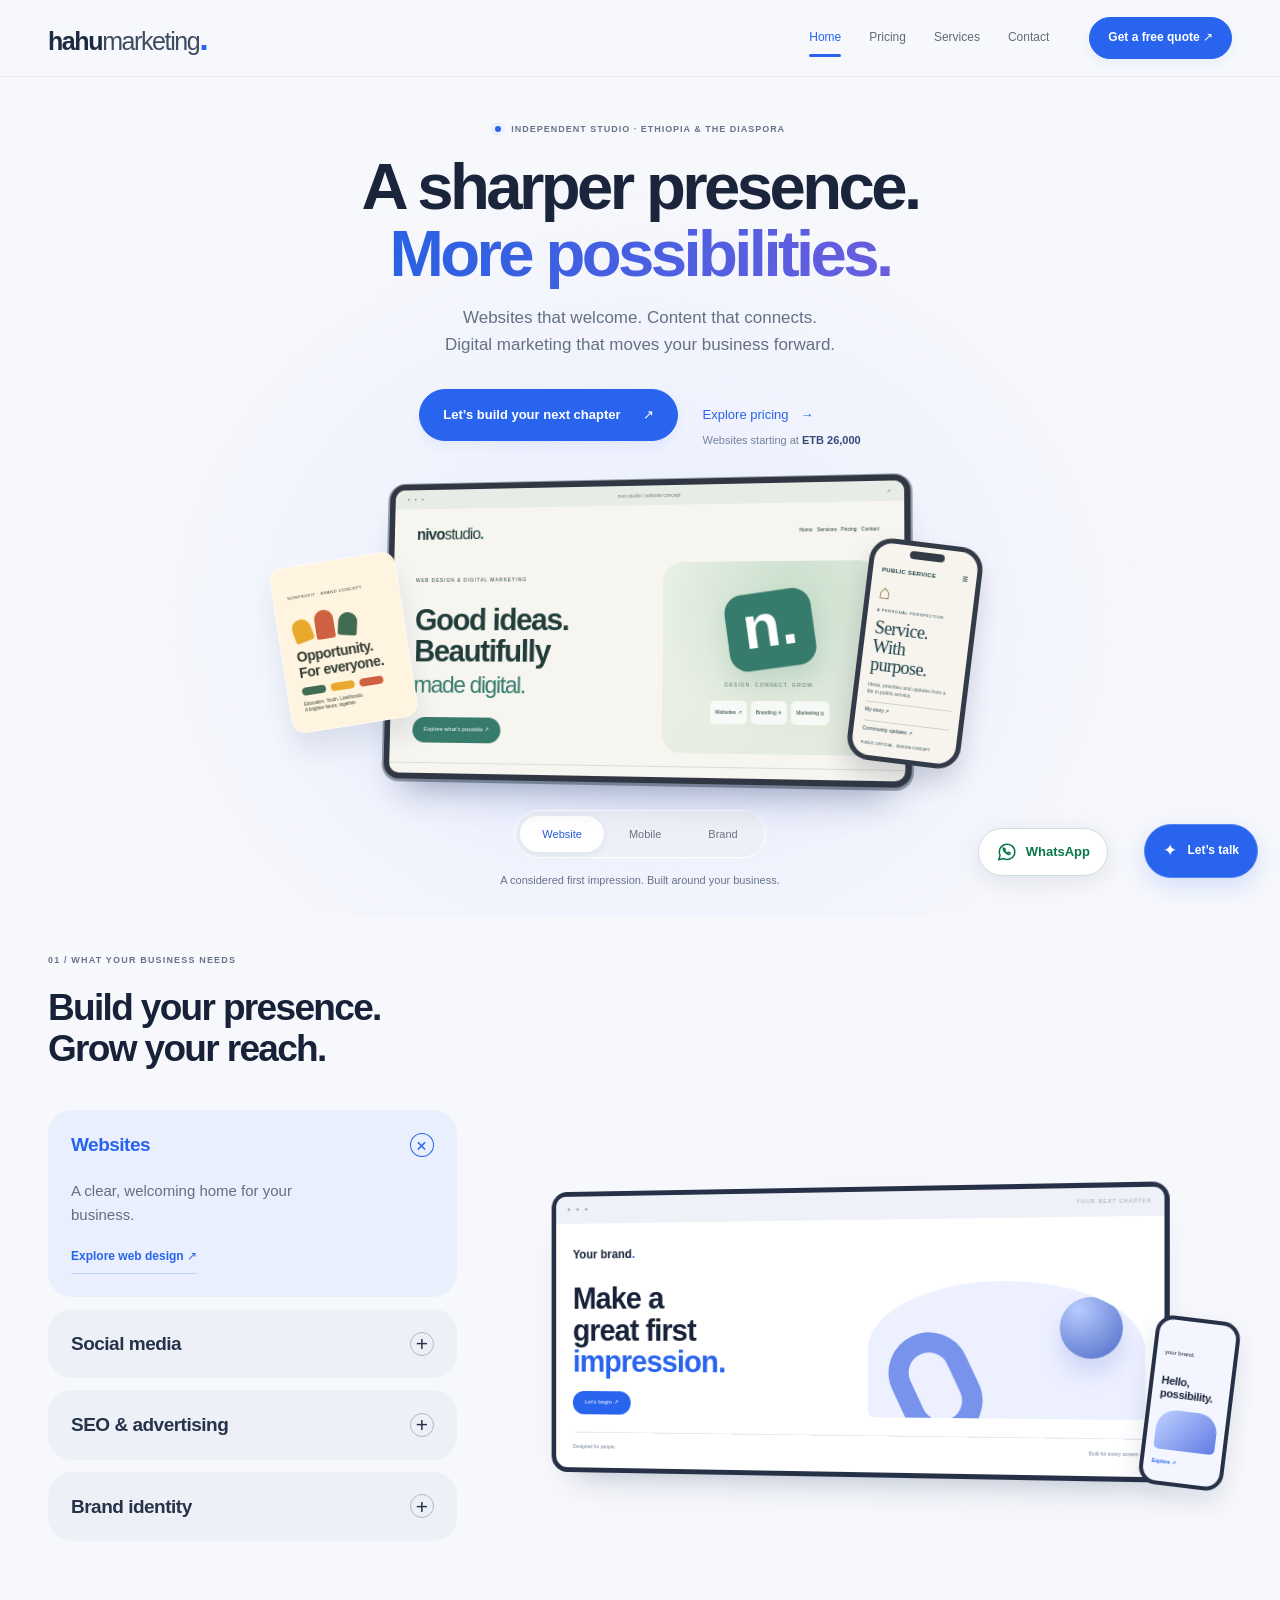
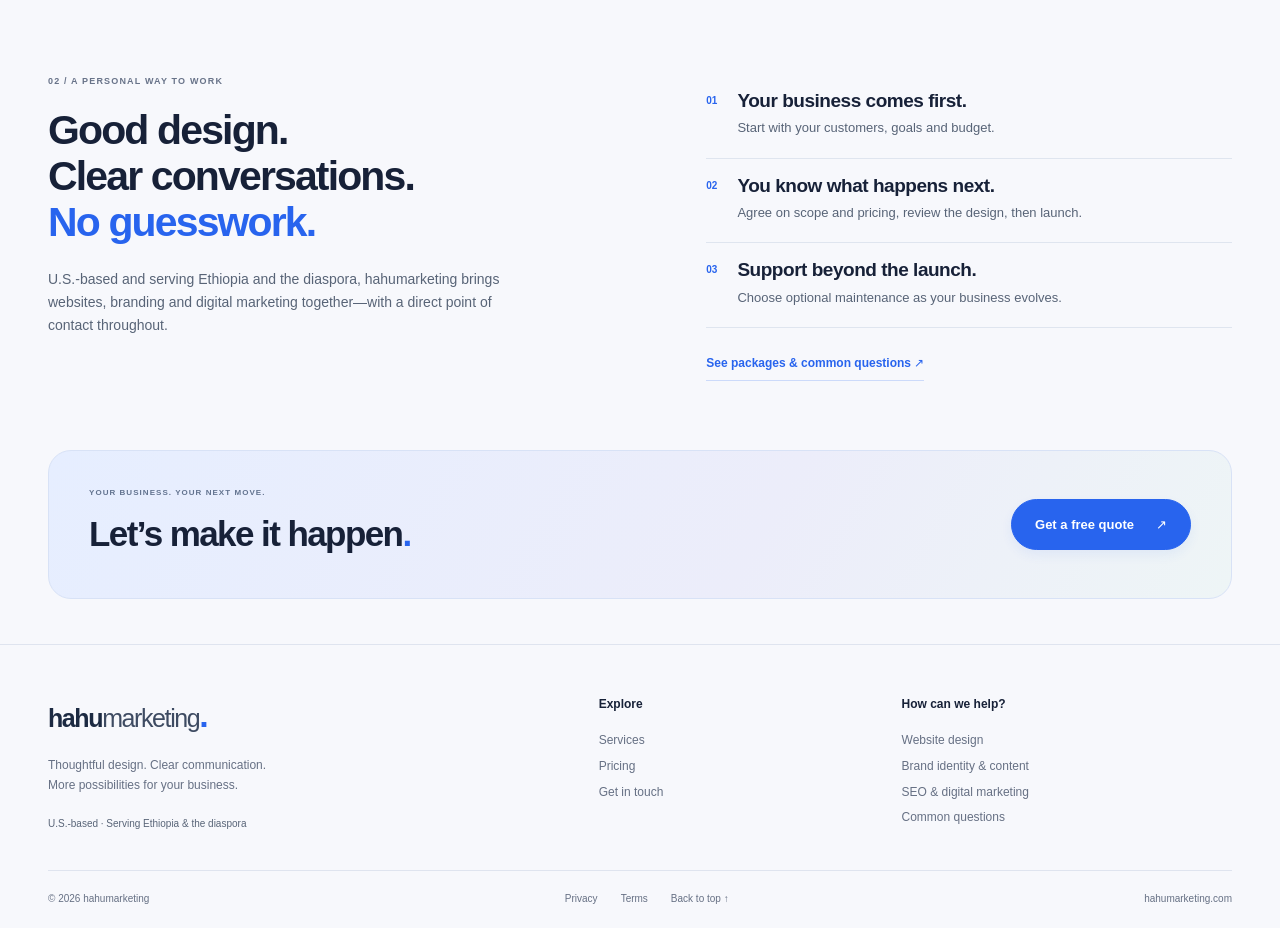
==== index.html @ 67045561 "Update index.html" ====
<!doctype html>
<html lang="en"
  ><head
    ><meta charset="utf-8" /><meta
      name="viewport"
      content="width=device-width,initial-scale=1" /><title
      >Web Design and Digital Marketing</title
    ><meta
      name="description"
      content="hahumarketing creates websites, brand identities and digital marketing plans for Ethiopian businesses. Based in the U.S. and focused on your next step." /><meta
      name="theme-color"
      content="#f7f8fc" /><meta
      property="og:title"
      content="Web Design & Digital Marketing for Ethiopia | hahumarketing" /><meta
      property="og:description"
      content="hahumarketing creates websites, brand identities and digital marketing plans for Ethiopian businesses. Based in the U.S. and focused on your next step." /><meta
      property="og:type"
      content="website" /><link
      rel="canonical"
      href="https://hahumarketing.com/" /><meta
      property="og:url"
      content="https://hahumarketing.com/" /><link
      rel="icon"
      type="image/svg+xml"
      href="assets/images/favicon.svg" /><link
      rel="stylesheet"
      href="assets/css/style.css" /><link
      rel="stylesheet"
      href="assets/css/polish.css?v=20261017mobilefix" /><script
      defer
      src="assets/js/experience.js?v=20261017mobile"
    ></script
    ><script defer src="assets/js/config.js"></script
    ><script defer src="assets/js/main.js?v=20261017c"></script
    ><script defer src="assets/js/interactions.js"></script></head
  ><body
    ><a class="skip" href="#main">Skip to content</a
    ><header
      ><div class="wrap topbar"
        ><a href="index.html" class="logo" aria-label="hahumarketing home"
          ><span class="wordmark">hahu<span>marketing</span><i>.</i></span></a
        ><button
          class="menu"
          aria-expanded="false"
          aria-controls="navigation"
          aria-label="Open menu"
          >Menu <span aria-hidden="true">☰</span></button
        ><nav id="navigation" aria-label="Main navigation"
          ><a href="index.html" aria-current="page">Home</a
          ><a href="pricing.html">Pricing</a><a href="services.html">Services</a
          ><a href="contact.html">Contact</a></nav
        ><a href="contact.html" class="button nav-cta"
          >Get a free quote ↗</a
        ></div
      ></header
    ><main id="main"
      ><section class="launch-hero"
        ><div class="wrap"
          ><div class="hero-intro"
            ><span class="eyebrow"
              ><i class="blue-dot"></i> INDEPENDENT STUDIO · ETHIOPIA & THE
              DIASPORA</span
            ><h1>A sharper presence.<br /><span>More possibilities.</span></h1
            ><p
              >Websites that welcome. Content that connects.<br />Digital
              marketing that moves your business forward.</p
            ><div class="hero-actions"
              ><a href="contact.html" class="button"
                >Let’s build your next chapter <span>↗</span></a
              ><div class="hero-pricing"
                ><a href="pricing.html" class="hero-secondary"
                  >Explore pricing <span>→</span></a
                ><p class="hero-starting-price"
                  >Websites starting at <strong>ETB 26,000</strong></p
                ></div
              ></div
            ></div
          ><div class="experience" data-view="desktop"
            ><div class="stage-glow"></div
            ><div class="stage-label"
              >
              </div
            ><div class="device-stage" id="design-stage"
              ><div class="showcase-desktop"
                ><div class="device-chrome"
                  ><span>● ● ●</span><span>nivo studio / website concept</span
                  ><span>↗</span></div
                ><div class="demo-nav"
                  ><b>nivo<span class="mini-marketing">studio</span><i>.</i></b
                  ><span
                    >Home &nbsp; Services &nbsp; Pricing &nbsp; Contact</span
                  ></div
                ><div class="demo-content"
                  ><div
                    ><span class="demo-eyebrow"
                      >WEB DESIGN &amp; DIGITAL MARKETING</span
                    ><h2
                      >Good ideas.<br />Beautifully<br /><em
                        >made digital.</em
                      ></h2
                    ><span class="demo-link"
                      >Explore what’s possible ↗</span
                    ></div
                  ><div class="hahu-preview-art"
                    ><div class="mini-logo">n.</div
                    ><span>DESIGN. CONNECT. GROW.</span
                    ><div class="mini-services"
                      ><b>Websites ↗</b><b>Branding ✳</b
                      ><b>Marketing ◎</b></div
                    ></div
                  ></div
                ><div class="demo-foot"
                  ><span>WEB EXPERIENCES · BRAND STRATEGY</span
                  ><span>DESIGN STUDIO · CONCEPT</span></div
                ></div
              ><div class="showcase-mobile"
                ><div class="phone-island"></div
                ><div class="phone-logo">PUBLIC SERVICE <span>☰</span></div
                ><div class="official-emblem" aria-hidden="true">⌂</div
                ><span class="official-label">A PERSONAL PERSPECTIVE</span
                ><h3>Service.<br />With purpose.</h3
                ><p class="official-copy"
                  >Ideas, priorities and updates from a life in public
                  service.</p
                ><div class="official-topics"
                  ><span>My story ↗</span
                  ><span>Community updates ↗</span></div
                ><span class="phone-cta"
                  >PUBLIC OFFICIAL · DESIGN CONCEPT</span
                ></div
              ><div class="showcase-brand"
                ><span>NONPROFIT · BRAND CONCEPT</span
                ><div class="ngo-symbol" aria-hidden="true"
                  ><i></i><i></i><i></i></div
                ><b>Opportunity.<br />For everyone.</b
                ><div class="swatches"><i></i><i></i><i></i></div
                ><p
                  >Education. Youth. Livelihoods.<br />A brighter future,
                  together.</p
                ></div
              ></div
            ><div
              class="experience-controls"
              role="group"
              aria-label="Explore the design"
              ><button data-view-button="desktop" aria-pressed="true"
                >Website</button
              ><button data-view-button="mobile" aria-pressed="false"
                >Mobile</button
              ><button data-view-button="brand" aria-pressed="false"
                >Brand</button
              ></div
            ><p id="experience-caption" aria-live="polite"
              >A considered first impression. Built around your business.</p
            ></div
          ></div
        ></section
      ><section class="wrap section services-preview"
        ><div class="section-heading"
          ><div
            ><span class="eyebrow">01 / WHAT YOUR BUSINESS NEEDS</span
            ><h2>Build your presence.<br />Grow your reach.</h2></div
          ></div
        ><div class="service-explorer" data-service="web"
          ><div class="service-choices"
            ><details class="service-choice" data-service-choice="web" open
              ><summary>Websites<span aria-hidden="true">+</span></summary
              ><div class="service-answer"
                ><p>A clear, welcoming home for your business.</p
                ><a class="text-link" href="services.html#web"
                  >Explore web design ↗</a
                ></div
              ></details
            ><details class="service-choice" data-service-choice="social"
              ><summary>Social media<span aria-hidden="true">+</span></summary
              ><div class="service-answer"
                ><p>Content that gives people a reason to connect.</p
                ><a class="text-link" href="services.html#social"
                  >Explore social media ↗</a
                ></div
              ></details
            ><details class="service-choice" data-service-choice="growth"
              ><summary
                >SEO & advertising<span aria-hidden="true">+</span></summary
              ><div class="service-answer"
                ><p>Help the right people find your business.</p
                ><a class="text-link" href="services.html#growth"
                  >Explore digital marketing ↗</a
                ></div
              ></details
            ><details class="service-choice" data-service-choice="brand"
              ><summary>Brand identity<span aria-hidden="true">+</span></summary
              ><div class="service-answer"
                ><p>A recognizable look. A consistent voice.</p
                ><a class="text-link" href="services.html#brand"
                  >Explore branding ↗</a
                ></div
              ></details
            ></div
          ><div class="service-visual" aria-hidden="true"
            ><div class="service-scene" data-service-scene="web"
              ><div class="explorer-browser"
                ><div class="explorer-chrome"
                  >● ● ● <span>YOUR NEXT CHAPTER</span></div
                ><div class="explorer-web-content"
                  ><span class="explorer-wordmark"
                    >Your brand<span>.</span></span
                  ><div class="explorer-web-grid"
                    ><div
                      ><strong
                        >Make a<br />great first<br /><em
                          >impression.</em
                        ></strong
                      ><i class="visual-cta">Let’s begin ↗</i></div
                    ><div class="explorer-sculpture"><i></i><b></b></div></div
                  ><div class="explorer-web-footer"
                    ><span>Designed for people.</span
                    ><span>Built for every screen. ↗</span></div
                  ></div
                ></div
              ><div class="explorer-phone"
                ><span>your brand.</span
                ><strong>Hello,<br />possibility.</strong><i></i
                ><b>Explore ↗</b></div
              ></div
            >
            <div class="service-scene" data-service-scene="social" hidden
              ><div class="social-composition"
                ><div class="social-post post-back"
                  ><span>YOUR BRAND</span
                  ><strong>A fresh<br />perspective.</strong
                  ><div class="social-orbit"></div></div
                ><div class="social-post post-front"
                  ><span>YOUR BRAND <i>•••</i></span
                  ><div class="social-art"
                    ><b>Worth<br />sharing.</b><i>✳</i></div
                  ><span class="social-actions">♡ &nbsp; ◯ &nbsp; ↗</span
                  ><p>Stories that start conversations.</p></div
                ><div class="social-bubble">Let’s connect. ↗</div></div
              ></div
            >
            <div class="service-scene" data-service-scene="growth" hidden
              ><div class="search-composition"
                ><div class="visual-search"
                  ><span>⌕</span>Your next customer is searching.</div
                ><div class="search-result"
                  ><span>YOUR BUSINESS</span
                  ><strong>Be there when it matters.</strong
                  ><p>Search. Discover. Connect.</p
                  ><div class="growth-bars"
                    ><i></i><i></i><i></i><i></i><i></i><i></i
                    ><svg viewBox="0 0 300 100">
                      <path
                        d="M8 88 Q70 85 105 62 T200 40 T290 10"
                        fill="none"
                        stroke="currentColor"
                        stroke-width="4"
                        stroke-linecap="round"
                      /></svg></div
                  ><small>VISIBILITY → OPPORTUNITY</small></div
                ></div
              ></div
            >
            <div class="service-scene" data-service-scene="brand" hidden
              ><div class="brand-composition"
                ><div class="brand-sheet"
                  ><span>THE SHAPE OF YOUR BRAND</span
                  ><strong>Make<br />your mark<span>.</span></strong
                  ><div class="brand-swatch-row"
                    ><i></i><i></i><i></i><i></i></div
                  ><p>One identity. Every touchpoint.</p></div
                ><div class="brand-seal">✳</div></div
              ></div
            >
          </div></div
        ></section
      ><section class="wrap section why-section" id="about"
        ><div
          ><span class="eyebrow">02 / A PERSONAL WAY TO WORK</span
          ><h2
            >Good design.<br />Clear conversations.<br /><span class="gold"
              >No guesswork.</span
            ></h2
          ><p
            >U.S.-based and serving Ethiopia and the diaspora, hahumarketing
            brings websites, branding and digital marketing together—with a
            direct point of contact throughout.</p
          ></div
        ><div class="why-points"
          ><div
            ><b>01</b
            ><section
              ><h3>Your business comes first.</h3
              ><p>Start with your customers, goals and budget.</p></section
            ></div
          ><div
            ><b>02</b
            ><section
              ><h3>You know what happens next.</h3
              ><p
                >Agree on scope and pricing, review the design, then launch.</p
              ></section
            ></div
          ><div
            ><b>03</b
            ><section
              ><h3>Support beyond the launch.</h3
              ><p
                >Choose optional maintenance as your business evolves.</p
              ></section
            ></div
          ><a href="pricing.html" class="text-link"
            >See packages & common questions ↗</a
          ></div
        ></section
      ><section class="wrap end-cta"
        ><div
          ><span class="eyebrow">YOUR BUSINESS. YOUR NEXT MOVE.</span
          ><h2>Let’s make it happen<span>.</span></h2
          ><p></p
          ></div
        ><a href="contact.html" class="button"
          >Get a free quote <span>↗</span></a
        ></section
      ></main
    ><footer
      ><div class="wrap footer-main"
        ><div
          ><a href="index.html" class="logo"
            ><span class="wordmark">hahu<span>marketing</span><i>.</i></span></a
          ><p
            >Thoughtful design. Clear communication.<br />More possibilities for
            your business.</p
          ><span class="fine"
            >U.S.-based · Serving Ethiopia & the diaspora</span
          ></div
        ><div
          ><b>Explore</b><a href="services.html" class="">Services</a
          ><a href="pricing.html" class="">Pricing</a
          ><a href="contact.html" class="">Get in touch</a></div
        ><div
          ><b>How can we help?</b><a href="services.html#web">Website design</a
          ><a href="services.html#brand">Brand identity & content</a
          ><a href="services.html#growth">SEO & digital marketing</a
          ><a href="pricing.html#faq">Common questions</a></div
        ></div
      ><div class="wrap footer-bottom"
        ><span>© <span data-year></span> hahumarketing</span
        ><div
          ><a href="legal.html#privacy">Privacy</a
          ><a href="legal.html#terms">Terms</a
          ><a href="#main">Back to top ↑</a></div
        ><span>hahumarketing.com</span></div
      ></footer
    ><a
      class="whatsapp-toggle"
      data-whatsapp
      href="https://wa.me/14433339976"
      target="_blank"
      rel="noopener noreferrer"
      aria-label="Chat with hahumarketing on WhatsApp"
      ><svg viewBox="0 0 24 24" aria-hidden="true">
        <path
          d="M20.5 11.6a8.5 8.5 0 0 1-12.6 7.5L3 20.5l1.4-4.7A8.5 8.5 0 1 1 20.5 11.6Z"
        />
        <path
          d="M8 7.5c-.7 2.7 2.8 6.5 5.7 7.2.8.2 1.6-.8 1.8-1.5l-2-1-1 1c-1.5-.6-2.7-1.8-3.2-3.2l.8-.9Z"
        /></svg
      ><span>WhatsApp</span></a
    ><button
      class="chat-toggle"
      aria-expanded="false"
      aria-controls="chat-panel"
      aria-label="Open project help"
      >✦ <span>Let’s talk</span></button
    ><aside id="chat-panel" class="chat-panel" aria-label="Project help" hidden
      ><div class="chat-head"
        ><div
          ><b>Hi. Let’s talk about your idea.</b
          ><small>hahumarketing</small></div
        ><button class="chat-close" aria-label="Close project help"
          >×</button
        ></div
      ><div class="chat-body"
        ><p>What can we help you with?</p
        ><div class="chat-options"
          ><button data-chat="I need a new website.">A new website</button
          ><button data-chat="I want to improve my branding.">Branding</button
          ><button data-chat="I need help with digital marketing."
            >Digital marketing</button
          ></div
        ><label for="chat-message">Your message</label
        ><textarea
          id="chat-message"
          rows="3"
          maxlength="1500"
          placeholder="Tell us a little about your project…"
        ></textarea
        ><a class="button" id="chat-send" href="contact.html"
          >Continue to inquiry ↗</a
        ><p class="fine" id="chat-note"
          >Continue to the project form. This is not a live chat.</p
        ></div
      ></aside
    ></body
  ></html
>
---- assets/css/style.css ----
:root {
  --ink: #f7f6ef;
  --paper: #101010;
  --panel: #1a1a1a;
  --muted: #bdbab3;
  --accent: #d9b566;
  --line: #ffffff20;
  --dark: #101010;
  --radius: 14px;
}
* {
  box-sizing: border-box;
}
html {
  scroll-behavior: smooth;
  scroll-padding-top: 110px;
}
body {
  margin: 0;
  background: var(--paper);
  color: var(--ink);
  font:
    16px/1.65 Arial,
    Helvetica,
    sans-serif;
}
button,
input,
textarea,
select {
  font: inherit;
}
button,
a {
  touch-action: manipulation;
}
a {
  color: inherit;
  text-decoration: none;
}
button {
  cursor: pointer;
}
a:focus-visible,
button:focus-visible,
input:focus-visible,
select:focus-visible,
textarea:focus-visible,
summary:focus-visible {
  outline: 3px solid #d9b566;
  outline-offset: 5px;
}
button {
  color: inherit;
}
h1,
h2,
h3 {
  line-height: 1.12;
  letter-spacing: -0.045em;
  margin: 0 0 0.55em;
  font-weight: 650;
}
h1 {
  font-size: clamp(44px, 5.4vw, 76px);
}
h2 {
  font-size: clamp(30px, 3.2vw, 43px);
}
h3 {
  font-size: 24px;
}
p {
  margin: 0 0 1.2em;
}
li {
  margin: 8px 0;
}
ul {
  padding-left: 20px;
}
.wrap {
  width: min(1220px, calc(100% - 96px));
  margin: auto;
}
.section {
  padding: 62px 0;
}
.eyebrow {
  display: block;
  font-size: 10px;
  font-weight: 600;
  letter-spacing: 0.16em;
  margin-bottom: 19px;
  color: var(--muted);
}
.lead {
  font-size: 18px;
  line-height: 1.65;
  color: var(--muted);
  max-width: 650px;
}
.fine,
.muted {
  font-size: 13px;
  color: var(--muted);
}
.gold {
  color: var(--accent);
}
header {
  position: sticky;
  top: 0;
  z-index: 30;
  background: #101010f5;
  border-bottom: 1px solid var(--line);
  backdrop-filter: blur(15px);
}
.topbar {
  height: 86px;
  display: flex;
  align-items: center;
  gap: 40px;
}
.logo {
  display: inline-flex;
}
.wordmark {
  font-size: 27px;
  font-weight: 800;
  letter-spacing: -1.4px;
  color: var(--accent);
}
.wordmark > span {
  color: var(--ink);
  font-weight: 500;
}
.wordmark i {
  font-style: normal;
  font-size: 34px;
}
nav {
  margin-left: auto;
  display: flex;
  gap: 28px;
  font-size: 13px;
}
nav a {
  padding: 9px 0;
  color: #c8c5bd;
  position: relative;
}
nav a:hover,
nav [aria-current] {
  color: var(--accent);
}
nav [aria-current]:after {
  content: "";
  position: absolute;
  bottom: 0;
  left: 0;
  right: 0;
  height: 2px;
  background: var(--accent);
}
.button {
  border: 1px solid var(--accent);
  background: var(--accent);
  color: var(--dark);
  padding: 14px 23px;
  border-radius: 7px;
  display: inline-flex;
  align-items: center;
  justify-content: center;
  gap: 22px;
  font-size: 13px;
  font-weight: 700;
  transition:
    background 0.2s,
    transform 0.2s;
}
.button:hover {
  background: #ffd07b;
  transform: translateY(-2px);
}
.button.outline {
  background: transparent;
  color: var(--accent);
}
.button.light {
  background: var(--paper);
  border-color: var(--paper);
  color: var(--ink);
}
.nav-cta {
  padding: 11px 17px;
  font-size: 12px;
}
.menu {
  display: none;
}
.text-link {
  display: inline-flex;
  align-items: center;
  gap: 15px;
  font-size: 13px;
  font-weight: 600;
  color: var(--ink);
  padding: 6px 0;
  border-bottom: 1px solid #ffffff70;
}
.text-link:hover {
  color: var(--accent);
}
.hero-shell {
  background: radial-gradient(ellipse at 87% 46%, #9a772317, transparent 40%);
}
.hero {
  min-height: 610px;
  display: grid;
  grid-template-columns: 1.05fr 1fr;
  gap: 30px;
  align-items: center;
  padding-top: 50px;
  padding-bottom: 50px;
}
.hero h1 {
  font-size: clamp(50px, 5.15vw, 74px);
  line-height: 1.1;
  margin-bottom: 23px;
  letter-spacing: -0.06em;
}
.hero .eyebrow {
  font-size: 9px;
  letter-spacing: 0.13em;
  color: #d4d0c7;
}
.status-dot {
  display: inline-block;
  width: 7px;
  height: 7px;
  border-radius: 50%;
  background: var(--accent);
  margin-right: 7px;
}
.hero .lead {
  max-width: 460px;
  font-size: 17px;
}
.actions {
  display: flex;
  gap: 25px;
  align-items: center;
  margin-top: 27px;
}
.hero-note {
  margin: 23px 0 0;
  font-size: 11px;
  color: #a29e94;
}
.hero-art {
  position: relative;
  height: 470px;
  isolation: isolate;
  min-width: 0;
}
.orbit {
  position: absolute;
  border: 1px solid #ddac4b35;
  border-radius: 50%;
  width: 360px;
  height: 360px;
  right: 10px;
  top: 46px;
  z-index: -1;
}
.orbit-two {
  width: 440px;
  height: 440px;
  top: 7px;
  right: -28px;
  border-style: dashed;
  opacity: 0.5;
}
.design-label {
  position: absolute;
  top: 10px;
  right: 10px;
  letter-spacing: 0.17em;
  color: #d9cfad;
  font-size: 8px;
  display: flex;
  gap: 18px;
  align-items: center;
}
.design-label span {
  font-size: 30px;
  color: var(--accent);
}
.site-window {
  position: absolute;
  top: 92px;
  left: 5px;
  right: 10px;
  background: #f1eedf;
  color: #18383a;
  transform: rotate(-5deg);
  border-radius: 10px;
  box-shadow: 0 28px 70px #0005;
  overflow: hidden;
  border: 4px solid #385051;
}
.window-top {
  height: 28px;
  display: flex;
  align-items: center;
  justify-content: space-between;
  background: #e1e5dc;
  padding: 0 14px;
  font-size: 8px;
  color: #698080;
}
.window-top > span:first-child {
  font-size: 6px;
  letter-spacing: 3px;
}
.site-bar {
  padding: 19px 22px;
  display: flex;
  justify-content: space-between;
  align-items: center;
  font-size: 8px;
}
.site-bar > span {
  font-size: 6px;
}
.site-inner {
  display: grid;
  grid-template-columns: 1.1fr 1fr;
  padding: 16px 22px 28px;
  gap: 10px;
}
.site-inner small {
  font-size: 6px;
  letter-spacing: 1px;
}
.site-inner strong {
  display: block;
  font: 43px/0.95 Georgia;
  margin-top: 14px;
  letter-spacing: -2px;
}
.site-inner em {
  color: #ad5a34;
  font-weight: 400;
}
.fake-cta {
  display: inline-block;
  background: #224647;
  color: #fff;
  padding: 8px 10px;
  margin-top: 20px;
  font-size: 6px;
}
.sculpture {
  display: flex;
  align-items: flex-end;
  gap: 6px;
  padding: 10px 10px 0;
  background: #dad7c2;
  border-radius: 80px 80px 3px 3px;
  height: 177px;
  overflow: hidden;
}
.sculpture i {
  width: 33%;
  height: 83%;
  background: linear-gradient(90deg, #9c502e, #dfa067, #bc7850);
  border-radius: 80px 80px 0 0;
  transform: skewY(-15deg);
}
.sculpture i:nth-child(2) {
  height: 110%;
  background: linear-gradient(90deg, #597667, #a5b799, #7c947b);
}
.sculpture i:nth-child(3) {
  height: 66%;
  background: linear-gradient(90deg, #b2954e, #e6d090, #c7ad65);
}
.site-bottom {
  display: flex;
  justify-content: space-between;
  padding: 12px 22px;
  border-top: 1px solid #173c3420;
  font-size: 6px;
}
.type-tile {
  position: absolute;
  left: -18px;
  top: 22px;
  z-index: 2;
  background: #eec166;
  color: #223436;
  width: 157px;
  border-radius: 9px;
  padding: 16px;
  transform: rotate(-10deg);
  box-shadow: 0 15px 30px #0003;
}
.type-tile > span {
  font-size: 5px;
  letter-spacing: 0.15em;
}
.type-tile b {
  display: flex;
  font: 48px Georgia;
  align-items: center;
  justify-content: space-between;
}
.type-tile b span {
  font-size: 33px;
}
.type-tile > div {
  display: flex;
  gap: 5px;
  margin-top: 6px;
}
.type-tile i {
  width: 23px;
  height: 16px;
  border-radius: 3px;
  background: #143839;
}
.type-tile i:nth-child(2) {
  background: #b85839;
}
.type-tile i:nth-child(3) {
  background: #f2ede0;
}
.type-tile i:nth-child(4) {
  background: #72958c;
}
.mobile-tile {
  position: absolute;
  right: -8px;
  bottom: 16px;
  width: 115px;
  background: #d2ded6;
  border: 4px solid #34514d;
  color: #23453c;
  z-index: 3;
  transform: rotate(7deg);
  border-radius: 16px;
  padding: 6px 12px 12px;
  box-shadow: 0 15px 25px #0004;
}
.mobile-tile > span {
  display: block;
  font-size: 5px;
  text-align: center;
  padding-bottom: 12px;
}
.mobile-tile b {
  font-size: 13px;
  line-height: 1.1;
  display: block;
  letter-spacing: -0.6px;
}
.mini-arch {
  height: 70px;
  background: repeating-radial-gradient(
    ellipse at bottom,
    #3f6256 0 8px,
    #b4bd8e 9px 18px
  );
  border-radius: 50px 50px 3px 3px;
  margin: 12px 0;
}
.mobile-tile small {
  font-size: 5px;
}
.art-caption {
  position: absolute;
  left: 20px;
  bottom: 18px;
  color: #a6a095;
  font-size: 7px;
  letter-spacing: 2px;
}
.section-heading {
  display: flex;
  justify-content: space-between;
  align-items: end;
  gap: 35px;
  margin-bottom: 30px;
}
.section-heading h2 {
  margin-bottom: 0;
}
.section-heading p {
  font-size: 13px;
  color: var(--muted);
  margin-bottom: 10px;
}
.service-grid {
  display: grid;
  grid-template-columns: repeat(3, 1fr);
  gap: 18px;
}
.service-card {
  border: 1px solid var(--line);
  border-radius: 12px;
  padding: 26px;
  background: var(--panel);
  transition:
    border-color 0.2s,
    transform 0.2s;
}
.service-card:hover {
  border-color: var(--accent);
  transform: translateY(-4px);
}
.service-card > div {
  display: flex;
  align-items: center;
  justify-content: space-between;
  margin-bottom: 15px;
}
.number {
  font-size: 10px;
  color: #a19a8d;
  letter-spacing: 2px;
}
.service-symbol {
  color: var(--accent);
  font-size: 27px;
}
.service-card h3 {
  font-size: 27px;
  line-height: 1.1;
}
.service-card p {
  color: var(--muted);
  font-size: 13px;
  line-height: 1.65;
  margin-bottom: 22px;
}
.card-link {
  border-top: 1px solid var(--line);
  padding-top: 15px;
  display: flex;
  justify-content: space-between;
  gap: 10px;
  font-size: 11px;
  color: #e0c38a;
}
.card-link b {
  font-size: 17px;
  line-height: 1;
}
.work-band {
  background: #191919;
  color: #f1ede3;
}
.work-band .eyebrow,
.work-band p {
  color: #b7afa0;
}
.work-band .text-link {
  color: #f1ede3;
  border-color: #d9b56680;
}
.project-grid {
  display: grid;
  grid-template-columns: repeat(3, 1fr);
  gap: 25px;
}
.work-band .project-grid {
  grid-template-columns: 1fr 1fr;
}
.project-open {
  background: none;
  border: 0;
  padding: 0;
  text-align: left;
  width: 100%;
  color: inherit;
}
.project-art {
  height: 260px;
  border-radius: 10px;
  overflow: hidden;
  padding: 23px 27px;
  position: relative;
  isolation: isolate;
  transition: transform 0.2s;
}
.project-open:hover .project-art {
  transform: translateY(-4px);
}
.restaurant {
  background: #e5ceb1;
  color: #523526;
}
.travel {
  background: #c3cfc5;
  color: #183f37;
}
.consult {
  background: #c8c2d6;
  color: #352a4c;
}
.concept-top {
  display: flex;
  justify-content: space-between;
  font: 16px Georgia;
}
.concept-top span:last-child {
  font: 16px Arial;
}
.project-art > strong {
  font: 42px/0.97 Georgia;
  display: block;
  margin-top: 35px;
  letter-spacing: -1.7px;
  position: relative;
  z-index: 1;
}
.concept-shape {
  position: absolute;
  right: 25px;
  top: 70px;
  width: 140px;
  height: 175px;
  border-radius: 75px 75px 4px 4px;
  z-index: -1;
  background: repeating-radial-gradient(
    ellipse at 50% 70%,
    #9f764d 0 12px,
    #d8b582 13px 26px,
    #6e734c 27px 40px
  );
}
.travel .concept-shape {
  background:
    linear-gradient(155deg, transparent 45%, #6b8777 46% 65%, #365b48 66%),
    linear-gradient(35deg, #b4c5af, #e1e6d4);
}
.consult .concept-shape {
  background: linear-gradient(45deg, #635878 30%, #b4a8c9 31% 60%, #dfd4e9 61%);
}
.concept-bottom {
  position: absolute;
  bottom: 19px;
  left: 27px;
  font-size: 6px;
  letter-spacing: 1.8px;
}
.project-title {
  display: flex;
  align-items: center;
  justify-content: space-between;
  gap: 15px;
  padding-top: 20px;
}
.project-title .eyebrow {
  font-size: 8px;
  margin-bottom: 8px;
}
.project-title h3 {
  font-size: 23px;
  margin: 0;
}
.project-title > span {
  font-size: 26px;
}
.project > p {
  font-size: 13px;
  margin-top: 8px;
  color: var(--muted);
}
.work-band .project > p {
  color: #b7afa0;
}
.why-section {
  display: grid;
  grid-template-columns: 1.1fr 1fr;
  gap: 80px;
}
.why-section > div > p {
  max-width: 460px;
  color: var(--muted);
  font-size: 14px;
}
.why-points > div {
  display: flex;
  gap: 20px;
  padding: 16px 0;
  border-bottom: 1px solid var(--line);
}
.why-points > div > b {
  font-size: 10px;
  color: var(--accent);
  padding-top: 3px;
}
.why-points h3 {
  font-size: 19px;
  margin-bottom: 6px;
  letter-spacing: -0.025em;
}
.why-points p {
  font-size: 13px;
  color: var(--muted);
  margin-bottom: 3px;
}
.why-points .text-link {
  margin-top: 20px;
  font-size: 12px;
}
.end-cta {
  display: flex;
  justify-content: space-between;
  align-items: center;
  gap: 35px;
  border: 1px solid #d9b56640;
  border-radius: 14px;
  padding: 38px 40px;
  background: linear-gradient(115deg, #25221c, #171614);
  margin-top: 15px;
  margin-bottom: 55px;
}
.end-cta h2 {
  font-size: 35px;
  margin-bottom: 10px;
}
.end-cta h2 span {
  color: var(--accent);
}
.end-cta .eyebrow {
  font-size: 8px;
  margin-bottom: 15px;
}
.end-cta p {
  font-size: 13px;
  max-width: 560px;
  color: var(--muted);
  margin: 0;
}
.end-cta .button {
  flex-shrink: 0;
}
footer {
  border-top: 1px solid var(--line);
}
.footer-main {
  display: grid;
  grid-template-columns: 1.5fr 0.75fr 1fr;
  gap: 55px;
  padding: 42px 0 35px;
}
.footer-main b {
  font-size: 12px;
  display: block;
  margin: 8px 0 16px;
}
.footer-main > div > a:not(.logo) {
  display: block;
  font-size: 12px;
  color: var(--muted);
  margin: 6px 0;
}
.footer-main p {
  font-size: 12px;
  color: var(--muted);
  margin: 13px 0;
}
.footer-main .fine {
  font-size: 10px;
}
.footer-bottom {
  display: flex;
  justify-content: space-between;
  align-items: center;
  gap: 20px;
  border-top: 1px solid var(--line);
  padding: 20px 0;
  font-size: 10px;
  color: #b5ada0;
}
.footer-bottom > div {
  display: flex;
  gap: 23px;
}
.chat-toggle {
  position: fixed;
  bottom: 22px;
  right: 22px;
  border: 1px solid #edcc89;
  background: var(--accent);
  color: #101010;
  border-radius: 30px;
  padding: 12px 18px;
  display: flex;
  align-items: center;
  gap: 10px;
  z-index: 50;
  box-shadow: 0 5px 25px #0004;
  font-size: 17px;
}
.chat-toggle span {
  font-size: 12px;
  font-weight: 600;
}
.chat-panel {
  position: fixed;
  bottom: 84px;
  right: 22px;
  width: 340px;
  max-width: calc(100% - 30px);
  background: #f7f5ec;
  color: #26221a;
  border-radius: 14px;
  box-shadow: 0 15px 60px #0006;
  z-index: 50;
  overflow: hidden;
  border: 1px solid #655638;
}
.chat-panel[hidden] {
  display: none;
}
.chat-head {
  background: #24211b;
  padding: 20px;
  color: white;
  display: flex;
  justify-content: space-between;
  align-items: flex-start;
  gap: 10px;
}
.chat-head b {
  font-size: 14px;
}
.chat-head small {
  display: block;
  color: #d8c294;
  font-size: 10px;
}
.chat-close {
  background: transparent;
  border: 0;
  font-size: 24px;
  line-height: 1;
  color: white;
  padding: 0 4px;
}
.chat-body {
  padding: 20px;
}
.chat-body > p {
  font-size: 13px;
}
.chat-options {
  display: flex;
  gap: 6px;
  flex-wrap: wrap;
  margin-bottom: 15px;
}
.chat-options button {
  font-size: 11px;
  padding: 7px 10px;
  background: #ede6d7;
  border: 1px solid #c7bca5;
  border-radius: 15px;
  color: #26221a;
}
.chat-body label {
  font-size: 11px;
}
.chat-body textarea {
  color: #26221a;
  background: white;
  border-color: #b1a68d;
}
.chat-body .button {
  width: 100%;
  margin-top: 12px;
}
.chat-body .fine {
  font-size: 10px;
  color: #655d4e;
  margin-top: 10px;
  margin-bottom: 0;
}
.page-intro {
  padding: 65px 0 42px;
}
.page-intro h1 {
  font-size: clamp(44px, 5vw, 66px);
}
.page-intro .lead {
  max-width: 660px;
  font-size: 17px;
}
.service-jump {
  display: flex;
  gap: 25px;
  border-top: 1px solid var(--line);
  border-bottom: 1px solid var(--line);
  padding: 18px 0;
  font-size: 12px;
  color: #e2be7d;
}
.service-detail {
  display: grid;
  grid-template-columns: 1fr 1fr;
  gap: 90px;
  padding: 60px 0;
  border-bottom: 1px solid var(--line);
}
.service-detail h2 {
  font-size: 37px;
}
.service-detail .lead {
  font-size: 16px;
}
.check-list {
  list-style: none;
  padding: 0;
}
.check-list li:before {
  content: "✓";
  margin-right: 12px;
  color: var(--accent);
}
.check-list li {
  font-size: 15px;
}
.service-detail .fine {
  font-size: 13px;
  margin: 25px 0;
}
.support-band {
  background: #171717;
}
.two-grid {
  display: grid;
  grid-template-columns: 1fr 1fr;
  gap: 40px;
}
.two-grid > div > p {
  color: var(--muted);
  font-size: 14px;
}
.support-band .two-grid {
  align-items: center;
}
.work-page {
  padding-bottom: 35px;
}
.filters {
  display: flex;
  gap: 10px;
  flex-wrap: wrap;
  margin-bottom: 30px;
}
.filters button {
  background: transparent;
  border: 1px solid #625b4c;
  color: #c8c1b4;
  border-radius: 25px;
  padding: 9px 19px;
  font-size: 12px;
}
.filters button[aria-pressed="true"] {
  background: var(--accent);
  border-color: var(--accent);
  color: #241d10;
}
.portfolio-note {
  padding-top: 30px;
}
.project[hidden] {
  display: none;
}
.project-dialog {
  position: fixed;
  background: #f5f2e8;
  color: #262015;
  border: 0;
  border-radius: 15px;
  padding: 45px;
  max-width: 550px;
  width: calc(100% - 35px);
  max-height: 85vh;
  overflow: auto;
}
.project-dialog::backdrop {
  background: #000000cc;
  backdrop-filter: blur(5px);
}
.project-dialog .eyebrow {
  color: #726856;
  font-size: 8px;
  padding-right: 20px;
}
.project-dialog h2 {
  font-size: 37px;
}
.project-dialog p,
.project-dialog li {
  font-size: 14px;
}
.project-dialog .fine {
  color: #686052;
  font-size: 12px;
}
.dialog-close {
  position: absolute;
  right: 18px;
  top: 14px;
  border: 0;
  background: transparent;
  color: #241d10;
  font-size: 30px;
  padding: 0 6px;
}
.packages {
  display: grid;
  grid-template-columns: repeat(3, 1fr);
  gap: 20px;
  margin: 20px 0;
}
.package {
  padding: 28px;
  border: 1px solid var(--line);
  border-radius: 12px;
  background: #1b1b1b;
  display: flex;
  flex-direction: column;
}
.package.featured {
  background: #d9b566;
  color: #17130c;
  border-color: #d9b566;
}
.package.featured .eyebrow,
.package.featured .muted {
  color: #443820;
}
.package .eyebrow {
  font-size: 8px;
  min-height: 24px;
  letter-spacing: 0.09em;
}
.package h3 {
  font-size: 30px;
}
.package p {
  font-size: 14px;
  min-height: 48px;
}
.price {
  font-size: 31px;
  line-height: 1.3;
  letter-spacing: -1px;
  margin: 13px 0 4px;
}
.price small {
  font-size: 12px;
}
.package .muted {
  font-size: 11px;
}
.package ul {
  font-size: 13px;
  list-style: none;
  padding: 15px 0;
  border-top: 1px solid #ab956455;
  margin-bottom: 25px;
}
.package li:before {
  content: "✓";
  margin-right: 10px;
}
.package .button {
  margin-top: auto;
}
.notice {
  padding: 15px 18px;
  border-left: 3px solid var(--accent);
  background: #d9b5660d;
  font-size: 12px;
  color: #d7d1bf;
  margin-top: 20px;
}
.table-scroll {
  overflow-x: auto;
}
table {
  width: 100%;
  border-collapse: collapse;
  text-align: left;
  font-size: 13px;
}
caption {
  text-align: left;
  color: var(--muted);
  margin-bottom: 15px;
}
th,
td {
  padding: 15px;
  border-bottom: 1px solid var(--line);
  min-width: 110px;
}
thead {
  background: #24211b;
}
.card {
  padding: 28px;
  border: 1px solid var(--line);
  border-radius: 12px;
  background: #24211c;
}
.card p {
  font-size: 14px;
}
.card ul {
  font-size: 13px;
  color: var(--muted);
}
.faq-section {
  display: grid;
  grid-template-columns: 0.75fr 1.3fr;
  gap: 70px;
}
.faq-list details {
  border-bottom: 1px solid var(--line);
  padding: 17px 0;
}
.faq-list summary {
  list-style: none;
  cursor: pointer;
  display: flex;
  align-items: center;
  justify-content: space-between;
  gap: 20px;
  font-size: 15px;
}
.faq-list summary::-webkit-details-marker {
  display: none;
}
.faq-list summary span {
  color: var(--accent);
  font-size: 20px;
}
.faq-list details[open] summary span {
  transform: rotate(45deg);
}
.faq-list details p {
  font-size: 13px;
  color: var(--muted);
  padding-top: 12px;
  margin: 0;
}
.contact-layout {
  display: grid;
  grid-template-columns: 0.9fr 1.35fr;
  gap: 80px;
  padding-bottom: 70px;
}
.contact-layout aside {
  padding-top: 15px;
}
.contact-layout aside h2 {
  font-size: 29px;
}
.contact-layout aside p {
  font-size: 14px;
  color: var(--muted);
}
.contact-steps {
  padding: 0;
  list-style: none;
  counter-reset: step;
  margin: 30px 0;
}
.contact-steps li {
  counter-increment: step;
  display: flex;
  align-items: center;
  gap: 13px;
  font-size: 13px;
}
.contact-steps li:before {
  content: counter(step);
  background: #27231d;
  color: var(--accent);
  border: 1px solid #ffffff18;
  border-radius: 50%;
  width: 25px;
  height: 25px;
  text-align: center;
  line-height: 25px;
  font-size: 10px;
}
.contact-item {
  display: flex;
  flex-direction: column;
  gap: 6px;
  border-bottom: 1px solid var(--line);
  padding: 16px 0;
  font-size: 13px;
  color: var(--muted);
}
.contact-item b {
  color: var(--ink);
  font-size: 12px;
}
.form-card {
  padding: 32px;
  border: 1px solid var(--line);
  border-radius: 14px;
  background: #171717;
}
.form-card h2 {
  font-size: 31px;
}
.form-card > p {
  font-size: 12px;
  color: var(--muted);
}
.form-grid {
  display: grid;
  grid-template-columns: 1fr 1fr;
  gap: 18px;
}
.full {
  grid-column: 1/-1;
}
label {
  display: block;
  font-size: 12px;
  font-weight: 500;
}
input,
select,
textarea {
  width: 100%;
  display: block;
  padding: 11px;
  margin-top: 7px;
  background: #111111;
  border: 1px solid #ffffff30;
  border-radius: 5px;
  color: #fff;
  font-size: 14px;
  min-width: 0;
}
input::placeholder,
textarea::placeholder {
  color: #aaa294;
}
textarea {
  resize: vertical;
}
.consent {
  display: flex;
  align-items: flex-start;
  gap: 10px;
  margin: 20px 0;
  font-size: 11px;
  color: var(--muted);
}
.consent input {
  width: 16px;
  height: 16px;
  margin: 3px 0;
  flex-shrink: 0;
}
.consent a {
  text-decoration: underline;
}
.honeypot {
  position: absolute;
  left: -9999px;
}
#form-status {
  font-size: 13px;
  margin-top: 15px;
}
.form-alternatives {
  padding-top: 12px;
  border-top: 1px solid var(--line);
  margin-top: 15px;
}
.text-button {
  background: none;
  border: 0;
  text-decoration: underline;
  color: var(--accent);
  font-size: 12px;
  padding: 7px 0;
  display: block;
}
button:disabled {
  opacity: 0.5;
  cursor: not-allowed;
}
.narrow {
  max-width: 800px;
}
.prose {
  padding-bottom: 40px;
}
.prose h2 {
  font-size: 27px;
  margin-top: 30px;
}
.prose p {
  color: var(--muted);
  font-size: 14px;
}
.legal-label {
  max-width: 800px;
  border-bottom: 1px solid var(--line);
  padding-top: 35px;
}
.legal-label h2 {
  color: var(--accent);
}
.skip {
  position: fixed;
  top: -70px;
  left: 15px;
  background: var(--accent);
  color: #101010;
  padding: 12px;
  z-index: 100;
}
.skip:focus {
  top: 10px;
}
@media (max-width: 1100px) {
  .wrap {
    width: calc(100% - 60px);
  }
  .topbar {
    gap: 26px;
  }
  nav {
    gap: 20px;
  }
  .hero {
    gap: 25px;
  }
  .hero h1 {
    font-size: 60px;
  }
  .hero-art {
    height: 420px;
  }
  .site-inner strong {
    font-size: 35px;
  }
  .sculpture {
    height: 150px;
  }
  .type-tile {
    width: 132px;
    left: -10px;
  }
  .type-tile b {
    font-size: 40px;
  }
  .mobile-tile {
    width: 100px;
    bottom: 8px;
  }
  .orbit-two {
    width: 380px;
    height: 380px;
    right: -10px;
  }
  .orbit-one {
    width: 320px;
    height: 320px;
  }
  .actions {
    gap: 16px;
  }
  .actions .button {
    padding: 13px 17px;
    font-size: 12px;
  }
  .actions .text-link {
    font-size: 11px;
  }
  .project-art {
    height: 235px;
  }
  .project-art > strong {
    font-size: 34px;
  }
  .concept-shape {
    width: 110px;
    height: 155px;
    right: 15px;
  }
  .contact-layout {
    gap: 40px;
  }
  .package {
    padding: 23px;
  }
  .why-section {
    gap: 50px;
  }
}
@media (max-width: 850px) {
  .topbar {
    height: 76px;
  }
  .wordmark {
    font-size: 26px;
  }
  .menu {
    display: flex;
    gap: 16px;
    margin-left: auto;
    border: 1px solid #ffffff35;
    padding: 9px 13px;
    font-size: 12px;
    background: transparent;
    border-radius: 6px;
  }
  .menu span {
    color: var(--accent);
  }
  nav {
    position: absolute;
    left: 0;
    right: 0;
    top: 76px;
    display: none;
    padding: 20px 30px;
    background: #101010;
    border-bottom: 1px solid #766544;
    font-size: 16px;
    box-shadow: 0 16px 22px #0003;
  }
  nav.open {
    display: flex;
    flex-direction: column;
    align-items: stretch;
    gap: 8px;
  }
  nav a {
    padding: 7px 0;
  }
  .nav-cta {
    display: none;
  }
  .hero {
    min-height: 550px;
    padding: 35px 0;
    gap: 10px;
  }
  .hero h1 {
    font-size: 49px;
  }
  .hero .lead {
    font-size: 15px;
  }
  .hero .eyebrow {
    font-size: 7px;
  }
  .hero-note {
    font-size: 9px;
  }
  .actions {
    flex-direction: column;
    align-items: flex-start;
    gap: 14px;
  }
  .hero-art {
    height: 370px;
  }
  .site-window {
    left: 8px;
    right: 2px;
    top: 91px;
  }
  .site-inner {
    padding: 8px 12px 15px;
  }
  .site-inner strong {
    font-size: 29px;
  }
  .site-inner small {
    font-size: 4px;
  }
  .site-bar {
    padding: 14px 12px;
    font-size: 6px;
  }
  .site-bar > span {
    font-size: 4px;
  }
  .sculpture {
    height: 130px;
    padding: 6px;
  }
  .type-tile {
    width: 110px;
    padding: 12px;
    top: 34px;
    left: 2px;
  }
  .type-tile b {
    font-size: 30px;
  }
  .type-tile > span {
    font-size: 4px;
  }
  .type-tile i {
    width: 17px;
    height: 12px;
  }
  .type-tile b span {
    font-size: 26px;
  }
  .mobile-tile {
    width: 85px;
    padding: 6px 9px 10px;
    bottom: 0;
  }
  .mobile-tile b {
    font-size: 11px;
  }
  .mini-arch {
    height: 57px;
  }
  .art-caption {
    font-size: 5px;
    left: 10px;
    bottom: 10px;
  }
  .design-label {
    font-size: 5px;
    top: 0;
    right: 0;
  }
  .orbit-one {
    width: 250px;
    height: 250px;
    top: 70px;
  }
  .orbit-two {
    width: 310px;
    height: 310px;
    top: 30px;
    right: -8px;
  }
  .section {
    padding: 47px 0;
  }
  .section h2 {
    font-size: 32px;
  }
  .section-heading {
    gap: 25px;
  }
  .service-grid {
    gap: 12px;
  }
  .service-card {
    padding: 20px;
  }
  .service-card h3 {
    font-size: 23px;
  }
  .service-card p {
    font-size: 12px;
  }
  .card-link {
    font-size: 10px;
  }
  .project-art {
    padding: 20px;
    height: 220px;
  }
  .project-art > strong {
    font-size: 34px;
  }
  .concept-shape {
    width: 100px;
    right: 12px;
    height: 145px;
  }
  .concept-top {
    font-size: 13px;
  }
  .project-grid {
    gap: 18px;
  }
  .work-page .project-grid {
    grid-template-columns: 1fr 1fr;
  }
  .why-section {
    gap: 30px;
  }
  .why-section h2 {
    font-size: 33px;
  }
  .why-points h3 {
    font-size: 17px;
  }
  .why-points p {
    font-size: 12px;
  }
  .end-cta {
    padding: 30px;
    gap: 20px;
  }
  .end-cta h2 {
    font-size: 29px;
  }
  .end-cta p {
    font-size: 12px;
  }
  .footer-main {
    gap: 25px;
  }
  .packages {
    grid-template-columns: 1fr;
  }
  .package p {
    min-height: 0;
  }
  .package ul {
    display: grid;
    grid-template-columns: 1fr 1fr;
    gap: 0 15px;
  }
  .package .button {
    align-self: flex-start;
  }
  .package .eyebrow {
    min-height: 0;
  }
  .service-detail {
    gap: 35px;
  }
  .service-jump {
    gap: 15px;
    font-size: 10px;
    flex-wrap: wrap;
  }
  .contact-layout {
    grid-template-columns: 1fr;
  }
  .contact-layout aside {
    max-width: 600px;
  }
  .faq-section {
    grid-template-columns: 1fr;
    gap: 20px;
  }
  .two-grid {
    gap: 25px;
  }
  .footer-bottom {
    font-size: 9px;
    gap: 12px;
  }
  .footer-bottom > div {
    gap: 15px;
  }
}
@media (max-width: 580px) {
  .wrap {
    width: calc(100% - 38px);
  }
  .hero {
    grid-template-columns: 1fr;
    padding: 32px 0 16px;
    gap: 15px;
  }
  .hero h1 {
    font-size: 46px;
    letter-spacing: -0.055em;
    max-width: 360px;
    margin-bottom: 16px;
  }
  .hero .eyebrow {
    font-size: 7px;
    margin-bottom: 16px;
  }
  .hero .lead {
    font-size: 15px;
    max-width: 355px;
    margin-bottom: 0;
  }
  .actions {
    flex-direction: row;
    align-items: center;
    gap: 15px;
    margin-top: 22px;
  }
  .actions .button {
    font-size: 11px;
    padding: 12px 14px;
    gap: 8px;
  }
  .actions .text-link {
    font-size: 10px;
    white-space: nowrap;
  }
  .hero-note {
    margin-top: 17px;
    font-size: 9px;
  }
  .hero-art {
    height: 282px;
    max-width: 350px;
    width: 100%;
    margin: 0 auto;
  }
  .site-window {
    top: 52px;
    left: 24px;
    right: 20px;
  }
  .site-bar {
    padding: 10px 12px;
  }
  .site-inner {
    padding-top: 5px;
    padding-bottom: 12px;
  }
  .site-inner strong {
    font-size: 29px;
    margin-top: 8px;
  }
  .sculpture {
    height: 105px;
  }
  .site-bottom {
    padding: 7px 14px;
    font-size: 5px;
  }
  .window-top {
    height: 19px;
    font-size: 6px;
  }
  .fake-cta {
    margin-top: 10px;
    padding: 6px 8px;
    font-size: 5px;
  }
  .type-tile {
    top: 17px;
    left: 7px;
    width: 90px;
    padding: 10px;
  }
  .type-tile b {
    font-size: 25px;
  }
  .type-tile > span {
    font-size: 3px;
  }
  .type-tile i {
    height: 9px;
    width: 13px;
  }
  .type-tile b span {
    font-size: 21px;
  }
  .mobile-tile {
    width: 70px;
    bottom: 5px;
    right: 12px;
    border-width: 3px;
    border-radius: 12px;
    padding: 4px 7px 8px;
  }
  .mobile-tile > span {
    padding-bottom: 6px;
    font-size: 3px;
  }
  .mobile-tile b {
    font-size: 9px;
  }
  .mini-arch {
    height: 48px;
    margin: 8px 0;
  }
  .mobile-tile small {
    font-size: 4px;
  }
  .orbit-one {
    width: 205px;
    height: 205px;
    top: 32px;
    right: 38px;
  }
  .orbit-two {
    width: 258px;
    height: 258px;
    top: 7px;
    right: 7px;
  }
  .design-label {
    font-size: 4px;
    right: 28px;
    gap: 8px;
    top: 0;
  }
  .design-label span {
    font-size: 20px;
  }
  .art-caption {
    left: 30px;
    bottom: 7px;
    font-size: 4px;
    letter-spacing: 1.5px;
  }
  .section {
    padding: 36px 0;
  }
  .section-heading {
    display: block;
    margin-bottom: 24px;
  }
  .section-heading > div {
    margin-bottom: 15px;
  }
  .section-heading .eyebrow {
    font-size: 8px;
    margin-bottom: 12px;
  }
  .section-heading h2 {
    font-size: 30px;
  }
  .section-heading .text-link {
    font-size: 11px;
  }
  .section-heading p {
    font-size: 12px;
  }
  .service-grid {
    grid-template-columns: 1fr;
    gap: 12px;
  }
  .service-card {
    padding: 20px 22px;
    position: relative;
  }
  .service-card > div {
    position: absolute;
    right: 20px;
    top: 15px;
    gap: 17px;
    margin: 0;
  }
  .service-card h3 {
    font-size: 24px;
    margin-bottom: 10px;
    padding-right: 50px;
  }
  .service-card h3 br {
    display: none;
  }
  .service-card p {
    font-size: 12px;
    margin-bottom: 14px;
    max-width: 310px;
  }
  .service-symbol {
    font-size: 22px;
  }
  .number {
    display: none;
  }
  .card-link {
    font-size: 11px;
    padding-top: 11px;
  }
  .work-band .project-grid {
    grid-template-columns: 1fr 1fr;
    gap: 12px;
  }
  .work-band .project-art {
    height: 160px;
    padding: 12px;
  }
  .work-band .concept-top {
    font-size: 10px;
  }
  .work-band .project-art > strong {
    font-size: 23px;
    margin-top: 30px;
    letter-spacing: -0.8px;
  }
  .work-band .concept-shape {
    width: 65px;
    height: 96px;
    right: 8px;
    top: 45px;
  }
  .work-band .concept-bottom {
    font-size: 4px;
    left: 12px;
    bottom: 12px;
    letter-spacing: 0.8px;
  }
  .work-band .project-title {
    padding-top: 12px;
    gap: 5px;
  }
  .work-band .project-title .eyebrow {
    font-size: 5px;
    letter-spacing: 0.07em;
    margin-bottom: 6px;
  }
  .work-band .project-title h3 {
    font-size: 17px;
  }
  .work-band .project-title > span {
    font-size: 20px;
  }
  .work-band .project > p {
    font-size: 10px;
    margin-bottom: 0;
    line-height: 1.5;
  }
  .why-section {
    grid-template-columns: 1fr;
    gap: 5px;
  }
  .why-section h2 {
    font-size: 32px;
  }
  .why-section h2 br:nth-of-type(1) {
    display: none;
  }
  .why-section > div > p {
    font-size: 13px;
  }
  .why-points > div {
    gap: 15px;
    padding: 13px 0;
  }
  .why-points h3 {
    font-size: 17px;
  }
  .why-points .text-link {
    font-size: 11px;
  }
  .end-cta {
    display: block;
    padding: 25px;
    margin-top: 5px;
    margin-bottom: 35px;
  }
  .end-cta h2 {
    font-size: 28px;
  }
  .end-cta .button {
    margin-top: 20px;
    padding: 12px 18px;
  }
  .footer-main {
    grid-template-columns: 1fr 1fr;
    padding: 30px 0;
    gap: 24px 20px;
  }
  .footer-main > div:first-child {
    grid-column: 1/-1;
  }
  .footer-main .wordmark {
    font-size: 27px;
  }
  .footer-main p {
    font-size: 12px;
  }
  .footer-main b {
    font-size: 11px;
  }
  .footer-main > div > a:not(.logo) {
    font-size: 11px;
  }
  .footer-bottom {
    flex-wrap: wrap;
    justify-content: flex-start;
    padding-bottom: 70px;
    gap: 10px 20px;
  }
  .footer-bottom > span:last-child {
    width: 100%;
  }
  .chat-toggle {
    right: 13px;
    bottom: 13px;
    padding: 9px 13px;
  }
  .chat-toggle span {
    font-size: 11px;
  }
  .chat-panel {
    bottom: 70px;
    right: 15px;
    max-height: calc(100dvh - 90px);
    overflow-y: auto;
  }
  .page-intro {
    padding: 38px 0 28px;
  }
  .page-intro h1 {
    font-size: 41px;
  }
  .page-intro .lead {
    font-size: 15px;
  }
  .page-intro .eyebrow {
    font-size: 8px;
  }
  .service-jump {
    display: grid;
    grid-template-columns: 1fr 1fr;
    gap: 10px;
    font-size: 10px;
    padding: 15px 0;
  }
  .service-detail {
    grid-template-columns: 1fr;
    gap: 8px;
    padding: 35px 0;
  }
  .service-detail h2 {
    font-size: 31px;
  }
  .service-detail .lead {
    font-size: 15px;
  }
  .service-detail .fine {
    margin: 18px 0;
  }
  .two-grid {
    grid-template-columns: 1fr;
    gap: 25px;
  }
  .two-grid h2 {
    font-size: 30px;
  }
  .work-page .project-grid {
    grid-template-columns: 1fr;
  }
  .work-page .project-art {
    height: 235px;
  }
  .work-page .project-art > strong {
    font-size: 41px;
  }
  .work-page .concept-shape {
    width: 140px;
    height: 175px;
  }
  .filters {
    gap: 7px;
    margin-bottom: 25px;
  }
  .filters button {
    font-size: 10px;
    padding: 8px 12px;
  }
  .package ul {
    display: block;
  }
  .package .button {
    align-self: stretch;
  }
  .packages {
    margin-top: 8px;
  }
  .package .eyebrow {
    font-size: 8px;
  }
  .table-scroll {
    margin-right: -4px;
  }
  th,
  td {
    font-size: 12px;
    padding: 12px;
    min-width: 90px;
  }
  .card {
    padding: 25px;
  }
  .faq-section {
    gap: 10px;
  }
  .faq-list summary {
    font-size: 14px;
  }
  .contact-layout {
    gap: 28px;
  }
  .contact-layout aside {
    padding-top: 0;
  }
  .contact-layout aside h2 {
    font-size: 28px;
  }
  .form-card {
    padding: 22px;
  }
  .form-card h2 {
    font-size: 27px;
  }
  .form-grid {
    grid-template-columns: 1fr;
    gap: 16px;
  }
  .form-card .button {
    font-size: 11px;
  }
  .project-dialog {
    padding: 33px 25px;
  }
  .project-dialog h2 {
    font-size: 30px;
  }
}
@media (prefers-reduced-motion: reduce) {
  html {
    scroll-behavior: auto;
  }
  *,
  *:before,
  *:after {
    transition: none !important;
    animation: none !important;
  }
}

/* Black-and-gold identity */
.hero-shell {
  background: radial-gradient(ellipse at 83% 43%, #aa864016, transparent 43%);
}
.site-window {
  border-color: #514b3e;
}
.site-inner em {
  color: #957329;
}
.sculpture i {
  background: linear-gradient(90deg, #8f703b, #e3c485, #af8a4b);
}
.sculpture i:nth-child(2) {
  background: linear-gradient(90deg, #383732, #a9a592, #666459);
}
.sculpture i:nth-child(3) {
  background: linear-gradient(90deg, #a38c54, #ead6a3, #bda36c);
}
.type-tile {
  background: #ddbd77;
  color: #242016;
}
.type-tile i:first-child {
  background: #1d1d1d;
}
.type-tile i:nth-child(2) {
  background: #aa8647;
}
.type-tile i:nth-child(4) {
  background: #7e7867;
}
.mobile-tile {
  background: #e0dac8;
  border-color: #544f40;
  color: #24231c;
}
.mini-arch {
  background: repeating-radial-gradient(
    ellipse at bottom,
    #49463c 0 8px,
    #baab7e 9px 18px
  );
}
.site-window {
  color: #373225;
}
.window-top {
  background: #dedbd0;
  color: #7b7462;
}
.fake-cta {
  background: #383326;
}
.sculpture {
  background: #ddd6c0;
}
.art-caption {
  display: none;
}
.work-band .project-title {
  color: #f2ead9;
}
.work-band .text-link {
  color: #e2c48a;
}
.work-band .project-art.restaurant {
  color: #523526;
}
.work-band .project-art.travel {
  color: #183f37;
}
---- assets/css/polish.css ----
/* Hahu — porcelain, ink and ultramarine. */
:root {
  --ink: #172138;
  --paper: #f7f8fc;
  --panel: #fff;
  --muted: #586477;
  --accent: #2864ee;
  --line: #17213818;
  --dark: #fff;
}
body {
  font-family: -apple-system, BlinkMacSystemFont, "Segoe UI", Arial, sans-serif;
  -webkit-font-smoothing: antialiased;
  background: var(--paper);
}
h1,
h2,
h3 {
  font-weight: 650;
  letter-spacing: -0.045em;
}
header {
  background: #f7f8fce8;
  border-bottom-color: #1721380e;
}
.topbar {
  height: 76px;
}
.wordmark {
  color: #1c2a42;
  font-size: 25px;
}
.wordmark > span {
  color: #3e4b62;
}
.wordmark i {
  color: var(--accent);
}
nav a {
  color: #626b7a;
  font-size: 12px;
}
nav a:hover,
nav [aria-current] {
  color: var(--accent);
}
nav [aria-current]:after {
  height: 3px;
  border-radius: 3px;
}
.button {
  color: #fff;
  background: #2864ee;
  border-color: #2864ee;
  border-radius: 50px;
  padding: 14px 23px;
  box-shadow: 0 5px 12px #2864ee12;
  font-weight: 550;
  transition:
    transform 0.22s,
    box-shadow 0.22s,
    background 0.22s;
}
.button:hover {
  background: #164bd0;
  box-shadow: 0 7px 20px #2864ee28;
  transform: translateY(-2px);
}
.button.outline {
  color: #245bd4;
  border-color: #b4c7f2;
  background: transparent;
  box-shadow: none;
}
.button.light {
  background: #fff;
  color: #245bd4;
  border-color: #fff;
}
.nav-cta {
  padding: 10px 18px;
  font-size: 12px;
}
.menu {
  color: #1e2a40;
  border-color: #d7ddec;
}
.menu span {
  color: #2864ee;
}
.text-link {
  color: #2864ee;
  border-bottom-color: #2864ee35;
  font-weight: 550;
}
.text-link:hover {
  color: #164bd0;
}
.gold {
  color: #2864ee;
}
.eyebrow {
  color: #687389;
  font-size: 9px;
  letter-spacing: 0.13em;
}
.section {
  padding: 54px 0;
}
.section-heading h2 {
  font-size: 37px;
}
.service-grid {
  gap: 20px;
}
.service-card {
  background: white;
  border: 1px solid #dee4ef;
  border-radius: 21px;
  padding: 29px;
  box-shadow: 0 3px 6px #16254802;
  transition:
    transform 0.3s,
    box-shadow 0.3s,
    border-color 0.3s;
}
.service-card:hover {
  transform: translateY(-6px);
  border-color: #a6c0fa;
  box-shadow: 0 18px 40px #2e4a7510;
}
.service-card h3 {
  font-size: 27px;
}
.service-card p {
  color: #586477;
  font-size: 13px;
}
.service-symbol {
  color: #2864ee;
  background: #edf3ff;
  border-radius: 13px;
  line-height: 46px;
  text-align: center;
  width: 46px;
  font-size: 27px;
}
.number {
  color: #818b9e;
}
.card-link {
  border-top-color: #dce3ee;
  color: #2864ee;
  font-size: 11px;
}
.work-band {
  background: #ecf0f7;
  color: #172138;
}
.work-band .eyebrow,
.work-band p,
.work-band .project > p {
  color: #59667b;
}
.work-band .text-link {
  color: #2864ee;
  border-color: #2864ee35;
}
.work-band .project-title {
  color: #172138;
}
.project-art {
  border-radius: 17px;
  box-shadow: 0 12px 25px #2239530a;
}
.project-open:hover .project-art {
  transform: translateY(-4px) scale(1.012);
}
.project-title h3 {
  font-weight: 600;
}
.project-title > span {
  color: #2864ee;
}
.why-points > div > b {
  color: #2864ee;
}
.why-points > div {
  border-color: #dfe5ef;
}
.end-cta {
  background: linear-gradient(120deg, #e6eeff, #ecedfa 60%, #eef5f6);
  border: 1px solid #d8e2f6;
  border-radius: 23px;
  padding: 35px 40px;
  margin-bottom: 45px;
}
.end-cta h2 span {
  color: #2864ee;
}
.end-cta p {
  color: #56657a;
}
.end-cta .eyebrow {
  color: #62738f;
}
footer {
  background: #f7f8fc;
  border-color: #dfe4ef;
}
.footer-main p,
.footer-main > div > a:not(.logo),
.footer-bottom {
  color: #667084;
}
.footer-main > div > a:hover {
  color: #2864ee;
}
.footer-bottom {
  border-color: #dfe4ef;
}
.chat-toggle {
  background: #2864ee;
  border-color: #5485f3;
  color: white;
  box-shadow: 0 8px 24px #2864ee2e;
}
.chat-panel {
  background: white;
  color: #172138;
  border-color: #dbe4f5;
  border-radius: 20px;
}
.chat-head {
  background: #243c6b;
}
.chat-head small {
  color: #ccdbf8;
}
.chat-options button {
  background: #eef3ff;
  color: #245bd4;
  border-color: #d8e4ff;
}
.chat-options button:hover {
  background: #dfeaff;
}
.chat-body textarea {
  color: #172138;
  border-color: #d2dced;
  background: #f8faff;
}
.chat-body .fine {
  color: #647189;
}
.page-intro h1 {
  letter-spacing: -0.05em;
}
.service-jump {
  color: #2864ee;
  border-color: #dfe4ef;
}
.service-jump a {
  padding: 3px 0;
}
.service-detail {
  border-color: #dfe4ef;
}
.check-list li:before {
  color: #2864ee;
}
.support-band {
  background: #edf1f8;
}
.card {
  background: white;
  border-color: #dce3ee;
  border-radius: 18px;
}
.packages {
  gap: 20px;
}
.package {
  background: white;
  border-color: #dde4ef;
  border-radius: 22px;
  box-shadow: 0 10px 25px #233b6605;
}
.package.featured {
  background: #213965;
  color: white;
  border-color: #213965;
  box-shadow: 0 15px 30px #223d6a15;
}
.package.featured .eyebrow,
.package.featured .muted {
  color: #c4d5f6;
}
.package ul {
  border-top-color: #99acc833;
}
.notice {
  background: #edf2fe;
  border-left-color: #7199ef;
  color: #52617b;
  border-radius: 0 8px 8px 0;
}
thead {
  background: #e7edf7;
}
.faq-list details {
  border-color: #d9e1ed;
}
.faq-list summary:hover {
  color: #2864ee;
}
.faq-list details[open] {
  background: #ffffff70;
  border-radius: 9px;
  padding-left: 14px;
  padding-right: 14px;
}
.filters button {
  color: #647086;
  border-color: #d1dbea;
  background: #fff;
}
.filters button[aria-pressed="true"] {
  background: #2864ee;
  color: white;
  border-color: #2864ee;
}
.filters button:hover {
  border-color: #2864ee;
}
.contact-steps li:before {
  background: #e9f0ff;
  color: #2864ee;
  border-color: #d4e2fc;
}
.contact-item {
  color: #65738a;
  border-color: #dfe4ef;
}
.form-card {
  background: white;
  border-color: #dbe3ef;
  border-radius: 23px;
  box-shadow: 0 18px 45px #2c497808;
}
input,
select,
textarea {
  background: #f8faff;
  color: #25364d;
  border-color: #d2dcec;
  border-radius: 9px;
}
input::placeholder,
textarea::placeholder {
  color: #748096;
}
.text-button {
  color: #2864ee;
}
.project-dialog {
  background: #fff;
  color: #172138;
  border-radius: 24px;
  box-shadow: 0 30px 90px #19345c33;
}
.project-dialog::backdrop {
  background: #11234190;
  backdrop-filter: blur(12px);
}
.project-dialog .fine,
.project-dialog .eyebrow {
  color: #65738a;
}
.dialog-close {
  color: #25364d;
}
.legal-label {
  border-color: #dfe4ef;
}
.legal-label h2 {
  color: #2864ee;
}
.skip {
  background: #2864ee;
  color: white;
}
/* One product-style moment, with user-controlled views instead of a long scroll. */
.launch-hero {
  overflow: hidden;
  background:
    radial-gradient(ellipse at 50% 65%, #e9edff 0, transparent 58%), #f7f8fc;
}
.hero-intro {
  text-align: center;
  padding: 45px 0 5px;
  position: relative;
  z-index: 2;
}
.hero-intro .eyebrow {
  font-size: 9px;
  letter-spacing: 0.11em;
  margin-bottom: 16px;
}
.blue-dot {
  display: inline-block;
  width: 6px;
  height: 6px;
  border-radius: 50%;
  background: #2864ee;
  margin-right: 7px;
  box-shadow: 0 0 0 4px #2864ee0c;
}
.hero-intro h1 {
  font-size: clamp(45px, 5.1vw, 71px);
  line-height: 1.03;
  letter-spacing: -0.055em;
  margin-bottom: 18px;
  color: #1a253c;
}
.hero-intro h1 > span {
  background: linear-gradient(100deg, #2762e3, #6a5dde);
  background-clip: text;
  -webkit-background-clip: text;
  color: transparent;
}
.hero-intro > p {
  font-size: 17px;
  color: #647084;
  line-height: 1.55;
  margin: 0;
}
.hero-actions {
  display: flex;
  align-items: center;
  justify-content: center;
  gap: 25px;
  margin-top: 23px;
}
.hero-secondary {
  font-size: 13px;
  color: #2864ee;
  display: flex;
  gap: 12px;
  align-items: center;
}
.hero-secondary:hover {
  text-decoration: underline;
}
.experience {
  position: relative;
  padding-top: 7px;
  padding-bottom: 25px;
  max-width: 880px;
  margin: auto;
  isolation: isolate;
}
.stage-glow {
  position: absolute;
  inset: 15% 5% 8%;
  z-index: -1;
  background: radial-gradient(ellipse, #d2dbff80, transparent 65%);
  filter: blur(20px);
}
.stage-label {
  font-size: 7px;
  letter-spacing: 1.6px;
  text-align: center;
  color: #8290a6;
  margin: 12px 0 8px;
}
.live-dot {
  display: inline-block;
  width: 4px;
  height: 4px;
  border-radius: 50%;
  background: #799aaf;
  margin-right: 6px;
}
.device-stage {
  height: 337px;
  position: relative;
  perspective: 1200px;
}
.showcase-desktop {
  width: 530px;
  height: 304px;
  position: absolute;
  top: 5px;
  left: 50%;
  margin-left: -265px;
  border: 6px solid #303743;
  border-radius: 16px;
  background: #f3f0e7;
  box-shadow:
    0 26px 35px -20px #1e365e75,
    0 1px 0 2px #969dab;
  transform: rotateY(-9deg) rotateX(4deg);
  transition:
    transform 0.8s cubic-bezier(0.2, 0.7, 0.2, 1),
    opacity 0.6s;
  overflow: hidden;
  color: #363f3b;
}
.device-chrome {
  height: 20px;
  display: flex;
  align-items: center;
  justify-content: space-between;
  background: #e4e4e0;
  color: #858981;
  font-size: 5px;
  padding: 0 13px;
}
.device-chrome > span:first-child {
  font-size: 4px;
  letter-spacing: 2px;
}
.demo-nav {
  display: flex;
  align-items: center;
  justify-content: space-between;
  padding: 14px 24px;
  font-size: 14px;
  letter-spacing: -0.7px;
}
.demo-nav > b > span {
  font-size: 7px;
  vertical-align: super;
}
.demo-nav > span {
  font-size: 5px;
  letter-spacing: 0;
}
.demo-content {
  display: grid;
  grid-template-columns: 1fr 1.1fr;
  gap: 20px;
  padding: 4px 24px 13px;
}
.demo-eyebrow {
  font-size: 5px;
  letter-spacing: 1px;
}
.demo-content h2 {
  font:
    56px/0.88 Georgia,
    serif;
  letter-spacing: -2px;
  margin: 17px 0 14px;
}
.demo-content h2 em {
  font-weight: 400;
  color: #738676;
}
.demo-link {
  font-size: 6px;
  border-bottom: 1px solid #6b796b;
  padding-bottom: 5px;
  display: inline-flex;
  gap: 25px;
}
.demo-foot {
  border-top: 1px solid #cdd1c7;
  padding: 9px 24px;
  display: flex;
  justify-content: space-between;
  font-size: 5px;
  letter-spacing: 0.6px;
}
.demo-art {
  position: relative;
  height: 190px;
  border-radius: 70px 70px 3px 3px;
  background: linear-gradient(115deg, #e0e1d4, #cbd4ca);
  overflow: hidden;
  isolation: isolate;
}
.art-ring {
  position: absolute;
  width: 110px;
  height: 170px;
  border: 25px solid #789888;
  bottom: -45px;
  left: 35px;
  border-radius: 80px;
  box-shadow:
    inset 8px 8px 15px #193f2925,
    7px 5px 7px #71847b40;
  transform: rotate(-22deg);
}
.art-plinth {
  position: absolute;
  bottom: 0;
  right: 0;
  width: 80px;
  height: 80px;
  background: linear-gradient(90deg, #b9b09a, #eee7d5);
  border-radius: 50% 50% 0 0/12% 12% 0 0;
}
.art-sphere {
  position: absolute;
  right: 20px;
  bottom: 77px;
  width: 70px;
  height: 70px;
  background: radial-gradient(circle at 30% 25%, #f1e6c9, #c5af85 65%, #938b74);
  border-radius: 50%;
  box-shadow: 5px 15px 14px #5f655333;
}
.art-orb {
  position: absolute;
  width: 75px;
  height: 75px;
  border-radius: 50%;
  background: #dce4d2;
  top: -15px;
  left: -30px;
  filter: blur(4px);
}
.showcase-mobile {
  position: absolute;
  right: calc(50% - 332px);
  top: 69px;
  width: 114px;
  height: 223px;
  border: 5px solid #343b48;
  border-radius: 23px;
  background: #f3f0e7;
  padding: 8px 9px;
  color: #3a443a;
  transform: rotate(7deg);
  box-shadow: 0 15px 25px #29374830;
  transition:
    transform 0.8s cubic-bezier(0.2, 0.7, 0.2, 1),
    opacity 0.6s;
}
.phone-island {
  width: 35px;
  height: 8px;
  border-radius: 7px;
  background: #343b48;
  margin: -3px auto 10px;
}
.phone-logo {
  font-size: 8px;
  font-weight: 650;
  display: flex;
  justify-content: space-between;
}
.phone-logo span {
  font-size: 6px;
}
.showcase-mobile h3 {
  font: 23px/0.95 Georgia;
  letter-spacing: -0.7px;
  margin-top: 13px;
  margin-bottom: 9px;
}
.showcase-mobile em {
  color: #698977;
}
.phone-art {
  height: 72px;
  background: #d8dfd0;
  border-radius: 30px 30px 0 0;
  overflow: hidden;
  position: relative;
}
.phone-art i {
  position: absolute;
  width: 48px;
  height: 90px;
  border: 12px solid #769582;
  transform: rotate(-30deg);
  border-radius: 35px;
  left: 15px;
  top: 13px;
  box-shadow: 4px 4px 5px #66745922;
}
.phone-cta {
  display: block;
  font-size: 5px;
  margin-top: 8px;
}
.showcase-brand {
  position: absolute;
  left: calc(50% - 360px);
  top: 86px;
  width: 127px;
  height: 167px;
  border: 1px solid #fff9;
  border-radius: 14px;
  padding: 16px;
  background: #dce3da;
  box-shadow: 0 18px 24px #22375318;
  color: #40584b;
  transform: rotate(-9deg);
  transition:
    transform 0.8s cubic-bezier(0.2, 0.7, 0.2, 1),
    opacity 0.6s;
}
.showcase-brand > span {
  font-size: 5px;
  letter-spacing: 1px;
}
.showcase-brand > b {
  font: 60px/0.9 Georgia;
  display: flex;
  justify-content: space-between;
  align-items: center;
  margin: 12px 0;
}
.showcase-brand > b > span {
  font: 23px Arial;
}
.swatches {
  display: flex;
  gap: 5px;
}
.swatches i {
  width: 24px;
  height: 13px;
  border-radius: 4px;
  background: #445f53;
}
.swatches i:nth-child(2) {
  background: #c3ad84;
}
.swatches i:nth-child(3) {
  background: #f6f3e8;
}
.showcase-brand p {
  font-size: 5px;
  line-height: 1.5;
  margin-top: 9px;
}
.experience-controls {
  display: flex;
  justify-content: center;
  gap: 3px;
  width: max-content;
  max-width: 100%;
  margin: 0 auto;
  padding: 5px;
  background: #e9edf5c9;
  border: 1px solid #fff;
  border-radius: 50px;
  box-shadow: 0 4px 10px #2d416a07;
}
.experience-controls button {
  border: 0;
  border-radius: 50px;
  background: transparent;
  color: #6b7484;
  font-size: 11px;
  padding: 9px 22px;
  transition:
    background 0.25s,
    color 0.25s,
    box-shadow 0.25s;
}
.experience-controls button[aria-pressed="true"] {
  background: white;
  color: #245bd4;
  box-shadow: 0 2px 7px #293c6215;
}
.experience > p {
  font-size: 11px;
  color: #66738a;
  text-align: center;
  margin: 13px 0 3px;
  min-height: 18px;
}
.concept-disclaimer {
  display: block;
  font-size: 8px;
  color: #788496;
  text-align: center;
}
.experience[data-view="mobile"] .showcase-desktop {
  transform: translateX(-85px) scale(0.82) rotateY(12deg);
  opacity: 0.35;
}
.experience[data-view="mobile"] .showcase-mobile {
  transform: translateX(-215px) translateY(-14px) scale(1.3) rotate(0deg);
  z-index: 3;
}
.experience[data-view="mobile"] .showcase-brand {
  transform: translateX(45px) rotate(-14deg) scale(0.85);
  opacity: 0.3;
}
.experience[data-view="brand"] .showcase-desktop {
  transform: translateX(95px) scale(0.82) rotateY(-12deg);
  opacity: 0.3;
}
.experience[data-view="brand"] .showcase-mobile {
  transform: translateX(-40px) rotate(10deg) scale(0.9);
  opacity: 0.3;
}
.experience[data-view="brand"] .showcase-brand {
  transform: translateX(295px) translateY(-4px) rotate(0) scale(1.65);
  z-index: 3;
}
.services-preview {
  padding-top: 36px;
}
.reveal-ready {
  opacity: 0;
  transform: translateY(16px);
  transition:
    opacity 0.6s,
    transform 0.6s;
}
.reveal-ready.is-visible {
  opacity: 1;
  transform: none;
}
@media (min-width: 1000px) {
  .device-stage:hover .showcase-desktop {
    box-shadow:
      0 32px 45px -20px #1e365e80,
      0 1px 0 2px #969dab;
  }
}
@media (max-width: 850px) {
  nav {
    background: #f7f8fc;
    border-bottom-color: #cdd8ea;
  }
  .hero-intro {
    padding-top: 35px;
  }
  .hero-intro h1 {
    font-size: 58px;
  }
  .device-stage {
    transform: scale(0.85);
    margin: -20px -40px;
    height: 330px;
  }
  .experience-controls {
    margin-top: -8px;
  }
  .section-heading h2 {
    font-size: 31px;
  }
  .service-card {
    padding: 22px;
  }
  .service-card h3 {
    font-size: 23px;
  }
  .end-cta {
    padding: 28px;
  }
  .hero-actions .button {
    font-size: 12px;
  }
}
@media (max-width: 580px) {
  .wordmark {
    font-size: 24px;
  }
  .topbar {
    height: 70px;
  }
  nav {
    top: 70px;
  }
  .hero-intro {
    padding: 29px 0 0;
  }
  .hero-intro .eyebrow {
    font-size: 6px;
    letter-spacing: 0.1em;
    margin-bottom: 16px;
  }
  .hero-intro h1 {
    font-size: 43px;
    line-height: 1.06;
    margin-bottom: 17px;
  }
  .hero-intro > p {
    font-size: 14px;
    line-height: 1.6;
  }
  .hero-actions {
    gap: 17px;
    margin-top: 21px;
  }
  .hero-actions .button {
    font-size: 10px;
    padding: 12px 15px;
    gap: 10px;
  }
  .hero-secondary {
    font-size: 10px;
    gap: 5px;
  }
  .experience {
    padding-top: 12px;
    padding-bottom: 15px;
  }
  .stage-label {
    font-size: 5px;
    letter-spacing: 1.2px;
    margin-top: 12px;
  }
  .device-stage {
    width: 700px;
    left: 50%;
    margin: 0 0 -155px -350px;
    transform: scale(0.47);
    transform-origin: top center;
    height: 337px;
  }
  .showcase-desktop {
    top: 10px;
  }
  .showcase-brand {
    left: calc(50% - 350px);
  }
  .showcase-mobile {
    right: calc(50% - 335px);
  }
  .experience-controls {
    margin-top: 0;
    padding: 4px;
  }
  .experience-controls button {
    font-size: 10px;
    padding: 8px 18px;
  }
  .experience > p {
    font-size: 9px;
    margin-top: 11px;
    min-height: 15px;
  }
  .concept-disclaimer {
    font-size: 7px;
  }
  .services-preview {
    padding-top: 28px;
  }
  .section {
    padding-bottom: 35px;
  }
  .section-heading h2 {
    font-size: 29px;
  }
  .service-card {
    padding: 21px 22px;
  }
  .service-symbol {
    width: 31px;
    line-height: 31px;
    border-radius: 9px;
    font-size: 20px;
  }
  .service-card h3 {
    font-size: 23px;
  }
  .service-card p {
    font-size: 12px;
  }
  .end-cta {
    padding: 25px;
  }
  .end-cta h2 {
    font-size: 28px;
  }
  .button {
    font-size: 12px;
  }
  .work-band .project-title h3 {
    font-size: 17px;
  }
  .chat-toggle {
    font-size: 15px;
  }
  .experience[data-view="mobile"] .showcase-mobile {
    transform: translateX(-210px) translateY(-9px) scale(1.35);
  }
  .experience[data-view="brand"] .showcase-brand {
    transform: translateX(287px) translateY(-4px) scale(1.65);
  }
}
@media (prefers-reduced-motion: reduce) {
  .reveal-ready {
    opacity: 1;
    transform: none;
  }
  .showcase-desktop,
  .showcase-mobile,
  .showcase-brand {
    transition: none !important;
  }
}

a:focus-visible,
button:focus-visible,
input:focus-visible,
select:focus-visible,
textarea:focus-visible,
summary:focus-visible {
  outline-color: #2864ee;
}
.service-card h3 {
  letter-spacing: -0.035em;
}
@media (max-width: 580px) {
  .chat-toggle {
    padding: 10px 13px;
  }
  .chat-toggle span {
    display: none;
  }
  .chat-toggle {
    width: 41px;
    height: 41px;
    justify-content: center;
  }
  .section-heading h2 {
    letter-spacing: -0.035em;
  }
}

[hidden] {
  display: none !important;
}

/* Hahu Marketing: service range and paired contact actions. */
.services-preview .service-grid {
  grid-template-columns: repeat(4, minmax(0, 1fr));
  gap: 18px;
}
.services-preview .service-card {
  padding: 26px 22px;
}
.services-preview .service-card h3 {
  font-size: clamp(21px, 2.1vw, 29px);
}
.whatsapp-toggle {
  position: fixed;
  right: 172px;
  bottom: 24px;
  z-index: 50;
  display: inline-flex;
  align-items: center;
  gap: 8px;
  padding: 12px 17px;
  border: 1px solid #cbdde2;
  border-radius: 999px;
  background: #fff;
  color: #087848;
  font-size: 13px;
  font-weight: 700;
  box-shadow: 0 6px 24px #14253b18;
  text-decoration: none;
  transition:
    transform 0.2s,
    box-shadow 0.2s;
}
.whatsapp-toggle svg {
  width: 22px;
  height: 22px;
  fill: none;
  stroke: currentColor;
  stroke-width: 1.7;
  stroke-linecap: round;
  stroke-linejoin: round;
}
.whatsapp-toggle:hover {
  transform: translateY(-3px);
  box-shadow: 0 8px 28px #14253b28;
}
.whatsapp-toggle:focus-visible {
  outline: 3px solid #2764ff;
  outline-offset: 4px;
}
.service-jump {
  flex-wrap: wrap;
}
.prose a {
  overflow-wrap: anywhere;
}
@media (max-width: 1050px) {
  .services-preview .service-grid {
    grid-template-columns: repeat(2, minmax(0, 1fr));
  }
}
@media (max-width: 600px) {
  .services-preview .service-grid {
    grid-template-columns: 1fr;
  }
  .services-preview .service-card {
    padding: 22px;
  }
  .whatsapp-toggle {
    right: 132px;
    bottom: 13px;
    padding: 9px 12px;
    font-size: 11px;
  }
  .whatsapp-toggle svg {
    width: 18px;
    height: 18px;
  }
  .footer-bottom {
    padding-bottom: 85px;
  }
}
@media (prefers-reduced-motion: reduce) {
  .whatsapp-toggle {
    transition: none;
  }
  .whatsapp-toggle:hover {
    transform: none;
  }
}
@media (max-width: 600px) {
  .chat-toggle {
    width: auto;
    height: 40px;
    padding: 9px 13px;
    gap: 7px;
  }
  .chat-toggle span {
    display: inline;
    font-size: 11px;
  }
  .whatsapp-toggle {
    height: 40px;
    box-sizing: border-box;
    right: 127px;
  }
}

/* Targeted refinements: retain the existing palette, layout and contact actions. */
.launch-hero .hero-intro {
  padding-bottom: 38px;
}
#navigation a,
.service-jump a,
.text-link,
.hero-secondary,
.footer-main > div > a:not(.logo),
.footer-bottom a,
.faq-list summary {
  transition:
    color 0.18s ease,
    background-color 0.18s ease,
    border-color 0.18s ease;
}
#navigation a:hover,
#navigation a:focus-visible,
.service-jump a:hover,
.service-jump a:focus-visible,
.footer-bottom a:hover {
  color: var(--accent);
}
.service-card {
  transition:
    background-color 0.2s ease,
    border-color 0.2s ease,
    box-shadow 0.2s ease;
}
.service-card:hover {
  transform: none;
  background: #f8faff;
  border-color: #a6c0fa;
  box-shadow: 0 6px 18px #2864ee0c;
}
.service-card:focus-visible {
  outline: 2px solid var(--accent);
  outline-offset: 3px;
}
.service-jump a:hover {
  border-bottom-color: var(--accent);
}
@media (max-width: 850px) {
  .menu {
    align-items: center;
  }
  .menu span {
    display: inline-flex;
    align-items: center;
    justify-content: center;
    min-width: 18px;
    height: 18px;
    font-size: 20px;
    line-height: 1;
    font-weight: 650;
    color: var(--accent);
  }
  #navigation {
    display: flex;
    flex-direction: column;
    align-items: stretch;
    gap: 8px;
    max-height: 0;
    padding: 0 30px;
    overflow: hidden;
    visibility: hidden;
    opacity: 0;
    pointer-events: none;
    transform: translateY(-4px);
    transition:
      max-height 0.22s ease,
      padding 0.22s ease,
      opacity 0.18s ease,
      transform 0.22s ease,
      visibility 0s linear 0.22s;
  }
  #navigation.open {
    max-height: 310px;
    padding: 20px 30px;
    visibility: visible;
    opacity: 1;
    pointer-events: auto;
    transform: none;
    transition-delay: 0s;
  }
}
@media (max-width: 580px) {
  .launch-hero .hero-intro {
    padding-bottom: 28px;
  }
}

/* Restored interactive homepage showcase. */
.launch-hero .hero-intro {
  padding-bottom: 5px;
}
.showcase-desktop {
  background: #f7f8fc;
  color: #172138;
}
.device-chrome {
  background: #e8edf7;
  color: #7e8a9e;
}
.demo-nav > b {
  font-size: 16px;
  letter-spacing: -0.8px;
}
.demo-nav > b .mini-marketing {
  font-size: 16px;
  vertical-align: baseline;
  font-weight: 400;
}
.demo-nav > b i {
  color: #2864ee;
  font-style: normal;
}
.demo-content {
  grid-template-columns: 1.15fr 1fr;
  gap: 15px;
}
.demo-content h2 {
  font-family: Arial, sans-serif;
  font-size: 31px;
  font-weight: 700;
  line-height: 1.04;
  letter-spacing: -1.4px;
  margin: 15px 0;
}
.demo-content h2 em {
  font-style: normal;
  font-size: 24px;
  color: #2864ee;
}
.demo-link {
  background: #2864ee;
  color: white;
  padding: 8px 12px;
  border: 0;
  border-radius: 20px;
}
.demo-foot {
  border-color: #dce3f1;
}
.hahu-preview-art {
  height: 190px;
  border-radius: 20px;
  background:
    radial-gradient(circle at 60% 20%, #c2d2ff, transparent 70%),
    linear-gradient(135deg, #edf1ff, #e5e7fc);
  display: flex;
  flex-direction: column;
  align-items: center;
  justify-content: center;
  gap: 12px;
}
.mini-logo {
  background: #2864ee;
  color: white;
  border-radius: 18px;
  font: bold 60px/1 Arial;
  padding: 4px 16px 12px;
  box-shadow: 0 12px 20px #2864ee25;
  transform: rotate(-8deg);
}
.hahu-preview-art > span {
  font-size: 5px;
  letter-spacing: 1px;
  color: #576783;
}
.mini-services {
  display: flex;
  gap: 4px;
}
.mini-services b {
  background: #ffffffbb;
  border-radius: 5px;
  padding: 7px 5px;
  font-size: 5px;
  font-weight: 500;
}
.showcase-mobile {
  background: #f7f4ed;
  color: #173e46;
}
.phone-logo {
  font-size: 6px;
  letter-spacing: 0.3px;
}
.official-emblem {
  margin: 9px 0 6px;
  font-size: 23px;
  color: #8e713f;
  line-height: 1;
}
.official-label {
  font-size: 4px;
  letter-spacing: 0.6px;
  display: block;
}
.showcase-mobile h3 {
  font:
    20px/1.05 Georgia,
    serif;
  letter-spacing: -0.6px;
  margin: 5px 0 7px;
}
.official-copy {
  font-size: 5px;
  line-height: 1.6;
  margin: 0 0 7px;
  color: #566c6d;
}
.official-topics {
  display: grid;
  gap: 4px;
  font-size: 5px;
}
.official-topics span {
  padding: 4px 0;
  border-top: 1px solid #cbd3cb;
}
.showcase-mobile .phone-cta {
  font-size: 3.5px;
  letter-spacing: 0.2px;
  margin-top: 6px;
}
.showcase-brand {
  background: #fff4df;
  color: #303b32;
  padding: 14px;
}
.showcase-brand > span {
  font-size: 4px;
  letter-spacing: 0.55px;
}
.showcase-brand > b {
  font:
    bold 17px/1.05 Arial,
    sans-serif;
  letter-spacing: -0.6px;
  margin: 9px 0;
}
.ngo-symbol {
  height: 34px;
  position: relative;
  margin-top: 9px;
  display: flex;
  align-items: end;
  gap: 4px;
}
.ngo-symbol i {
  width: 19px;
  height: 23px;
  background: #e9a92d;
  border-radius: 12px 12px 3px 3px;
  transform: rotate(-12deg);
}
.ngo-symbol i:nth-child(2) {
  height: 34px;
  background: #ce6141;
  transform: none;
}
.ngo-symbol i:nth-child(3) {
  background: #426b54;
  transform: rotate(12deg);
}
.showcase-brand .swatches i {
  background: #426b54;
  height: 8px;
}
.showcase-brand .swatches i:nth-child(2) {
  background: #e9a92d;
}
.showcase-brand .swatches i:nth-child(3) {
  background: #ce6141;
}
.showcase-brand p {
  font-size: 5px;
  margin-top: 7px;
}
@media (prefers-reduced-motion: no-preference) {
  .device-stage {
    animation: showcase-arrive 1.1s cubic-bezier(0.2, 0.7, 0.2, 1) both;
  }
  @keyframes showcase-arrive {
    from {
      opacity: 0;
      translate: 0 18px;
    }
    to {
      opacity: 1;
      translate: 0 0;
    }
  }
}

/* Quiet typography and consistent content rhythm. */
.section-heading h2,
.why-section h2,
.page-intro h1 {
  text-wrap: balance;
}
.service-card p,
.why-section > div > p {
  line-height: 1.65;
}
.service-card {
  box-shadow: none;
  border-color: #e0e6ef;
}
.service-card .number {
  color: #8b97aa;
}
.experience-controls {
  box-shadow: none;
  background: #edf0f7;
}
.showcase-mobile .official-copy {
  font-size: 5px;
  line-height: 1.5;
  margin: 0 0 5px;
}
.showcase-mobile .official-topics {
  line-height: 1.2;
}
.showcase-mobile h3 {
  font-size: 18px;
  line-height: 1.02;
}
.showcase-mobile .official-emblem {
  font-size: 20px;
  margin: 6px 0;
}
.showcase-brand p {
  line-height: 1.4;
}

/* Nivo Studio: an independent illustrative palette. */
.showcase-desktop {
  background: #f6f5f0;
  color: #203d39;
}
.device-chrome {
  background: #e7ece6;
  color: #73817b;
}
.demo-nav > b i,
.demo-content h2 em {
  color: #367b6c;
}
.demo-link,
.mini-logo {
  background: #367b6c;
}
.hahu-preview-art {
  background:
    radial-gradient(circle at 60% 20%, #c9dfcc, transparent 70%),
    linear-gradient(135deg, #edf2e8, #e2e9dc);
}
.mini-logo {
  box-shadow: 0 12px 20px #367b6c25;
}
.hahu-preview-art > span {
  color: #547368;
}
.demo-foot {
  border-color: #d4dfd5;
}
.showcase-brand > b {
  display: block;
  font-size: 14px;
  line-height: 1.1;
  margin: 7px 0;
  letter-spacing: -0.5px;
}
.showcase-brand .ngo-symbol {
  height: 29px;
  margin-top: 7px;
}
.showcase-brand .ngo-symbol i:nth-child(2) {
  height: 29px;
}
.showcase-brand p {
  margin-top: 6px;
  font-size: 4.5px;
}

#form-status:empty {
  display: none;
}
#form-status:not(:empty) {
  padding: 16px 18px;
  border-radius: 12px;
  line-height: 1.6;
  margin: 18px 0;
  background: #edf2ff;
  color: #234a96;
  border: 1px solid #cbd9f6;
}
#form-status[data-state="success"] {
  background: #edf7f0;
  color: #205a37;
  border-color: #b9dcc6;
  font-weight: 600;
}
#form-status[data-state="error"] {
  background: #fff3ef;
  color: #853e2c;
  border-color: #eac7bd;
}
#form-status:focus-visible {
  outline: 2px solid var(--accent);
  outline-offset: 3px;
}

/* Service explorer: one concise idea at a time. */
.service-explorer {
  display: grid;
  grid-template-columns: minmax(240px, 0.8fr) minmax(0, 1.4fr);
  gap: 60px;
  align-items: center;
  padding: 10px 0 25px;
}
.service-choices {
  display: grid;
  gap: 12px;
}
.service-choice {
  border: 0;
  background: #edf0f6;
  border-radius: 24px;
  overflow: hidden;
}
.service-choice summary {
  list-style: none;
  cursor: pointer;
  padding: 19px 23px;
  display: flex;
  align-items: center;
  justify-content: space-between;
  gap: 16px;
  font-size: 19px;
  font-weight: 600;
  letter-spacing: -0.5px;
  color: #26334a;
}
.service-choice summary::-webkit-details-marker {
  display: none;
}
.service-choice summary > span {
  display: grid;
  place-items: center;
  width: 24px;
  height: 24px;
  border: 1px solid #aeb8c8;
  border-radius: 50%;
  font-size: 21px;
  font-weight: 400;
  line-height: 1;
  flex-shrink: 0;
  transition: transform 0.25s;
}
.service-choice[open] {
  background: #e9effc;
}
.service-choice[open] summary {
  color: #2864ee;
}
.service-choice[open] summary > span {
  transform: rotate(45deg);
  border-color: currentColor;
}
.service-choice summary:hover {
  color: #2864ee;
}
.service-choice summary:focus-visible {
  outline: 2px solid #2864ee;
  outline-offset: -4px;
  border-radius: 24px;
}
.service-answer {
  padding: 0 23px 23px;
}
.service-answer p {
  font-size: 15px;
  line-height: 1.6;
  margin: 0 0 14px;
  max-width: 30ch;
  color: #626f82;
}
.service-answer .text-link {
  font-size: 12px;
}
.service-visual {
  height: 380px;
  position: relative;
  display: grid;
  place-items: center;
  min-width: 0;
  background: radial-gradient(ellipse at center, #e5ecfc66, transparent 70%);
}
.service-scene {
  width: 100%;
  height: 340px;
  position: relative;
}
.service-scene[hidden] {
  display: none;
}
.service-visual-note {
  position: absolute;
  bottom: 0;
  left: 0;
  right: 0;
  text-align: center;
  font-size: 8px;
  letter-spacing: 1.4px;
  color: #8a95a7;
}
.explorer-browser {
  position: absolute;
  left: 3%;
  top: 32px;
  width: 87%;
  border: 5px solid #263147;
  border-radius: 17px;
  background: white;
  box-shadow: 0 22px 35px -25px #1d355b66;
  transform: perspective(1000px) rotateY(-7deg);
}
.explorer-chrome {
  font-size: 6px;
  letter-spacing: 2px;
  padding: 9px 12px;
  background: #eef1f7;
  color: #97a3b6;
  border-radius: 10px 10px 0 0;
}
.explorer-chrome span {
  float: right;
  font-size: 5px;
  letter-spacing: 1px;
}
.explorer-web-content {
  padding: 18px;
}
.explorer-wordmark {
  font-size: 12px;
  font-weight: 700;
}
.explorer-wordmark > span {
  color: #2864ee;
}
.explorer-web-grid {
  display: grid;
  grid-template-columns: 1.1fr 1fr;
  gap: 10px;
  margin: 18px 0;
}
.explorer-web-grid strong {
  font-size: clamp(21px, 2.4vw, 32px);
  line-height: 1.05;
  letter-spacing: -1px;
  display: block;
}
.explorer-web-grid em {
  font-style: normal;
  color: #2864ee;
}
.visual-cta {
  display: inline-block;
  background: #2864ee;
  color: white;
  border-radius: 20px;
  padding: 7px 13px;
  font-size: 6px;
  font-style: normal;
  margin-top: 14px;
}
.explorer-sculpture {
  position: relative;
  overflow: hidden;
  border-radius: 50% 50% 6px 6px;
  background: #edf0ff;
}
.explorer-sculpture i {
  position: absolute;
  width: 80px;
  height: 110px;
  border: 20px solid #7893ec;
  border-radius: 60px;
  transform: rotate(-25deg);
  left: 10%;
  top: 36%;
}
.explorer-sculpture b {
  position: absolute;
  width: 60px;
  height: 60px;
  background: radial-gradient(circle at 30% 20%, #b8caff, #4c6bc6);
  border-radius: 50%;
  right: 8%;
  top: 12%;
  box-shadow: 0 14px 20px #6983d33b;
}
.explorer-web-footer {
  display: flex;
  justify-content: space-between;
  border-top: 1px solid #e6eaf2;
  padding-top: 10px;
  font-size: 5px;
  color: #748097;
}
.explorer-phone {
  position: absolute;
  right: 0;
  bottom: 7px;
  width: 85px;
  height: 170px;
  background: #f4f6ff;
  border: 4px solid #263147;
  border-radius: 18px;
  padding: 17px 8px 8px;
  transform: rotate(7deg);
  box-shadow: 0 12px 25px #1d355b22;
}
.explorer-phone > span {
  font-size: 6px;
}
.explorer-phone strong {
  font-size: 16px;
  line-height: 1.05;
  display: block;
  margin-top: 14px;
  letter-spacing: -0.5px;
}
.explorer-phone i {
  display: block;
  height: 45px;
  background: linear-gradient(130deg, #bed0ff, #627ce3);
  border-radius: 20px 20px 5px 5px;
  margin: 10px 0;
}
.explorer-phone b {
  font-size: 5px;
  color: #2864ee;
}
.social-composition,
.search-composition,
.brand-composition {
  position: relative;
  max-width: 440px;
  height: 100%;
  margin: auto;
}
.social-post {
  position: absolute;
  border-radius: 16px;
  background: white;
  box-shadow: 0 18px 35px #263b6018;
  padding: 15px;
  width: 210px;
  height: 270px;
}
.social-post > span {
  font-size: 8px;
  letter-spacing: 1px;
  display: block;
}
.post-back {
  left: 4%;
  top: 12px;
  background: #dedff9;
  transform: rotate(-10deg);
  overflow: hidden;
}
.post-back strong {
  font-size: 28px;
  line-height: 1.05;
  letter-spacing: -1px;
  display: block;
  margin-top: 26px;
}
.social-orbit {
  width: 140px;
  height: 140px;
  border: 28px solid #acaee6;
  border-radius: 50%;
  margin: 20px 20px;
}
.post-front {
  right: 3%;
  top: 45px;
  transform: rotate(7deg);
}
.post-front > span i {
  float: right;
  font-style: normal;
}
.social-art {
  background: #2864ee;
  color: white;
  margin: 12px -2px 9px;
  height: 155px;
  padding: 18px;
  position: relative;
  overflow: hidden;
  border-radius: 8px;
}
.social-art b {
  font-size: 30px;
  letter-spacing: -1px;
  line-height: 1.05;
}
.social-art i {
  font-size: 85px;
  position: absolute;
  bottom: -24px;
  right: 5px;
  color: #bfd1ff;
  font-style: normal;
}
.social-post .social-actions {
  font-size: 17px;
  letter-spacing: 0;
}
.social-post p {
  font-size: 7px;
  margin: 8px 0;
}
.social-bubble {
  position: absolute;
  bottom: 3px;
  left: 5%;
  border-radius: 30px;
  background: #172138;
  color: white;
  font-size: 12px;
  padding: 12px 20px;
}
.search-composition {
  padding: 35px 16px;
}
.visual-search {
  background: white;
  border-radius: 30px;
  padding: 16px 20px;
  font-size: 13px;
  box-shadow: 0 6px 30px #1721380b;
  display: flex;
  gap: 12px;
  align-items: center;
}
.visual-search > span {
  font-size: 24px;
  color: #2864ee;
}
.search-result {
  margin: 18px 14px;
  background: white;
  border-radius: 16px;
  padding: 24px;
  box-shadow: 0 14px 35px #1721380c;
}
.search-result > span {
  font-size: 7px;
  letter-spacing: 1.5px;
  color: #78869b;
}
.search-result strong {
  display: block;
  font-size: 23px;
  letter-spacing: -0.8px;
  margin: 8px 0;
}
.search-result p {
  font-size: 10px;
  color: #7b899b;
  margin: 0;
}
.growth-bars {
  display: flex;
  align-items: end;
  gap: 13px;
  height: 100px;
  position: relative;
  margin-top: 8px;
}
.growth-bars i {
  width: 15%;
  height: 25%;
  background: #e5ecfc;
  border-radius: 4px 4px 0 0;
}
.growth-bars i:nth-child(2) {
  height: 34%;
}
.growth-bars i:nth-child(3) {
  height: 47%;
}
.growth-bars i:nth-child(4) {
  height: 61%;
}
.growth-bars i:nth-child(5) {
  height: 72%;
}
.growth-bars i:nth-child(6) {
  height: 90%;
  background: #bfcef4;
}
.growth-bars svg {
  position: absolute;
  inset: 0;
  width: 100%;
  height: 100%;
  color: #2864ee;
}
.search-result small {
  font-size: 6px;
  letter-spacing: 1px;
  color: #8792a5;
}
.brand-sheet {
  position: absolute;
  top: 18px;
  left: 12%;
  width: 270px;
  height: 290px;
  background: #e8edfa;
  border-radius: 8px;
  padding: 26px;
  transform: rotate(-7deg);
  box-shadow: 0 16px 25px #17213814;
}
.brand-sheet > span {
  font-size: 7px;
  letter-spacing: 1.3px;
}
.brand-sheet strong {
  font-size: 49px;
  line-height: 0.95;
  letter-spacing: -2px;
  display: block;
  margin: 25px 0;
}
.brand-sheet strong > span {
  color: #2864ee;
}
.brand-swatch-row {
  display: flex;
  gap: 7px;
}
.brand-swatch-row i {
  width: 41px;
  height: 25px;
  border-radius: 5px;
  background: #172138;
}
.brand-swatch-row i:nth-child(2) {
  background: #2864ee;
}
.brand-swatch-row i:nth-child(3) {
  background: #a9bdec;
}
.brand-swatch-row i:nth-child(4) {
  background: white;
}
.brand-sheet p {
  font-size: 9px;
  margin-top: 12px;
}
.brand-seal {
  position: absolute;
  right: 7%;
  bottom: 15px;
  width: 120px;
  height: 120px;
  display: grid;
  place-items: center;
  background: #2864ee;
  color: white;
  border-radius: 50%;
  font-size: 100px;
  line-height: 1;
  transform: rotate(15deg);
  box-shadow: 0 12px 25px #2864ee22;
}
@media (prefers-reduced-motion: no-preference) {
  .service-scene:not([hidden]) {
    animation: service-reveal 0.4s ease both;
  }
  @keyframes service-reveal {
    from {
      opacity: 0;
      translate: 0 10px;
    }
    to {
      opacity: 1;
      translate: 0 0;
    }
  }
}
@media (max-width: 850px) {
  .service-explorer {
    gap: 25px;
    grid-template-columns: 1fr 1.2fr;
  }
  .service-choice summary {
    font-size: 16px;
    padding: 16px;
  }
  .service-answer {
    padding: 0 16px 18px;
  }
  .service-answer p {
    font-size: 13px;
  }
  .social-post {
    width: 175px;
  }
  .brand-sheet {
    left: 3%;
    width: 235px;
  }
  .brand-seal {
    right: 0;
  }
  .explorer-web-grid strong {
    font-size: 22px;
  }
}
@media (max-width: 580px) {
  .service-explorer {
    grid-template-columns: 1fr;
    gap: 18px;
    padding-bottom: 0;
  }
  .service-choices {
    gap: 8px;
  }
  .service-choice {
    border-radius: 18px;
  }
  .service-choice summary {
    font-size: 17px;
    padding: 15px 18px;
  }
  .service-answer {
    padding: 0 18px 18px;
  }
  .service-answer p {
    max-width: none;
    margin-bottom: 10px;
  }
  .service-visual {
    height: 320px;
  }
  .service-scene {
    height: 300px;
    max-width: 370px;
  }
  .explorer-browser {
    top: 20px;
  }
  .explorer-phone {
    bottom: 20px;
  }
  .service-answer .text-link {
    font-size: 12px;
  }
  .social-post {
    width: 175px;
    height: 245px;
  }
  .social-art {
    height: 135px;
  }
  .post-back strong {
    font-size: 25px;
  }
  .brand-sheet {
    left: 8%;
    height: 255px;
    width: 235px;
    padding: 22px;
  }
  .brand-sheet strong {
    font-size: 42px;
    margin: 22px 0;
  }
  .brand-seal {
    width: 100px;
    height: 100px;
    font-size: 80px;
    right: 3%;
  }
  .search-composition {
    padding: 15px 0;
  }
  .search-result {
    padding: 20px;
  }
  .search-result strong {
    font-size: 21px;
  }
}

/* Keep the miniature phone content within its screen. */
.explorer-phone {
  overflow: hidden;
}
.explorer-phone strong {
  font-size: 11px;
  line-height: 1.15;
  letter-spacing: -0.3px;
  margin-top: 12px;
}
.explorer-phone i {
  height: 40px;
  margin: 9px 0;
}
.explorer-phone b {
  display: block;
  line-height: 1.2;
}
.hero-pricing {
  position: relative;
  display: flex;
  flex-direction: column;
  align-items: flex-start;
  gap: 8px;
}
.hero-pricing .hero-starting-price {
  font-size: 11px;
  line-height: 1.4;
  color: #748198;
  margin: 0;
  letter-spacing: 0;
}
.hero-starting-price strong {
  font-weight: 600;
  color: #344d78;
}
@media (min-width: 581px) {
  .hero-pricing {
    padding-top: 23px;
  }
}
@media (max-width: 580px) {
  .hero-pricing {
    max-width: 145px;
    gap: 6px;
  }
  .hero-pricing .hero-starting-price {
    font-size: 9px;
    line-height: 1.5;
  }
  .hero-actions {
    align-items: center;
  }
  .hero-pricing .hero-secondary {
    font-size: 10px;
  }
}

/* Phone-only visual-first service explorer. Desktop rules are unchanged. */
.mobile-service-controls {
  display: none;
}
@media (max-width: 580px) {
  .mobile-explorer-ready.service-explorer {
    display: flex;
    flex-direction: column;
    gap: 12px;
    align-items: stretch;
    padding: 0 0 12px;
  }
  .mobile-explorer-ready .service-choices {
    display: none;
  }
  .mobile-explorer-ready .service-visual {
    order: 0;
    width: 100%;
    height: 300px;
    background: radial-gradient(ellipse, #e5ecfc55, transparent 72%);
  }
  .mobile-explorer-ready .mobile-service-controls {
    display: block;
    order: 1;
    min-width: 0;
  }
  .mobile-service-pills {
    display: flex;
    gap: 9px;
    overflow-x: auto;
    padding: 5px 1px 12px;
    scroll-snap-type: x proximity;
    scrollbar-width: none;
    -webkit-overflow-scrolling: touch;
  }
  .mobile-service-pills::-webkit-scrollbar {
    display: none;
  }
  .mobile-service-pills button {
    flex: 0 0 auto;
    display: flex;
    align-items: center;
    gap: 9px;
    white-space: nowrap;
    border: 0;
    border-radius: 28px;
    background: #eceef3;
    color: #26334a;
    padding: 14px 18px;
    font-family: inherit;
    font-weight: 600;
    font-size: 12px;
    line-height: 1.2;
    min-height: 48px;
    scroll-snap-align: start;
    transition:
      background 0.2s,
      color 0.2s;
  }
  .mobile-service-pills button > span {
    display: grid;
    place-items: center;
    width: 19px;
    height: 19px;
    line-height: 1;
    font-size: 17px;
    font-weight: 400;
    border: 1px solid currentColor;
    border-radius: 50%;
  }
  .mobile-service-pills button[aria-pressed="true"] {
    background: #e3ebfc;
    color: #2864ee;
  }
  .mobile-service-pills button:focus-visible {
    outline: 2px solid #2864ee;
    outline-offset: -3px;
  }
  .mobile-service-description {
    background: #eef0f5;
    border-radius: 22px;
    min-height: 113px;
    padding: 19px 21px;
  }
  .mobile-service-description .service-answer {
    padding: 0;
  }
  .mobile-service-description .service-answer p {
    font-size: 14px;
    line-height: 1.55;
    margin: 0 0 10px;
    color: #526078;
  }
  .mobile-service-description .text-link {
    font-size: 12px;
  }
}

/* Keep both mobile illustrations clear of their controls and text. */
@media (max-width: 580px) {
  .service-scene[data-service-scene="growth"] .search-composition {
    padding: 8px 0;
    height: 300px;
  }
  .service-scene[data-service-scene="growth"] .visual-search {
    min-height: 48px;
    padding: 10px 15px;
    font-size: 11px;
    line-height: 1.4;
  }
  .service-scene[data-service-scene="growth"] .search-result {
    margin: 12px 8px 0;
    padding: 16px;
  }
  .service-scene[data-service-scene="growth"] .search-result > span {
    display: block;
    line-height: 1.4;
  }
  .service-scene[data-service-scene="growth"] .search-result strong {
    font-size: 18px;
    line-height: 1.15;
    margin: 6px 0;
  }
  .service-scene[data-service-scene="growth"] .search-result p {
    font-size: 10px;
    line-height: 1.4;
  }
  .service-scene[data-service-scene="growth"] .growth-bars {
    height: 74px;
    gap: 9px;
    margin-top: 8px;
  }
  .service-scene[data-service-scene="growth"] .search-result small {
    display: block;
    line-height: 1.4;
    margin-top: 7px;
  }
  .service-scene[data-service-scene="social"] .social-art i {
    font-size: 0;
    width: 30px;
    height: 30px;
    right: 12px;
    bottom: 10px;
    background: url("data:image/svg+xml,%3Csvg xmlns='http://www.w3.org/2000/svg' viewBox='0 0 32 32'%3E%3Cpath d='M16 2v28M2 16h28M6 6l20 20M6 26L26 6' fill='none' stroke='%23bfd1ff' stroke-width='2.5' stroke-linecap='round'/%3E%3C/svg%3E")
      center/contain no-repeat;
  }
  .service-scene[data-service-scene="social"] .social-art b {
    font-size: 27px;
    line-height: 1.05;
    display: block;
    position: relative;
  }
}
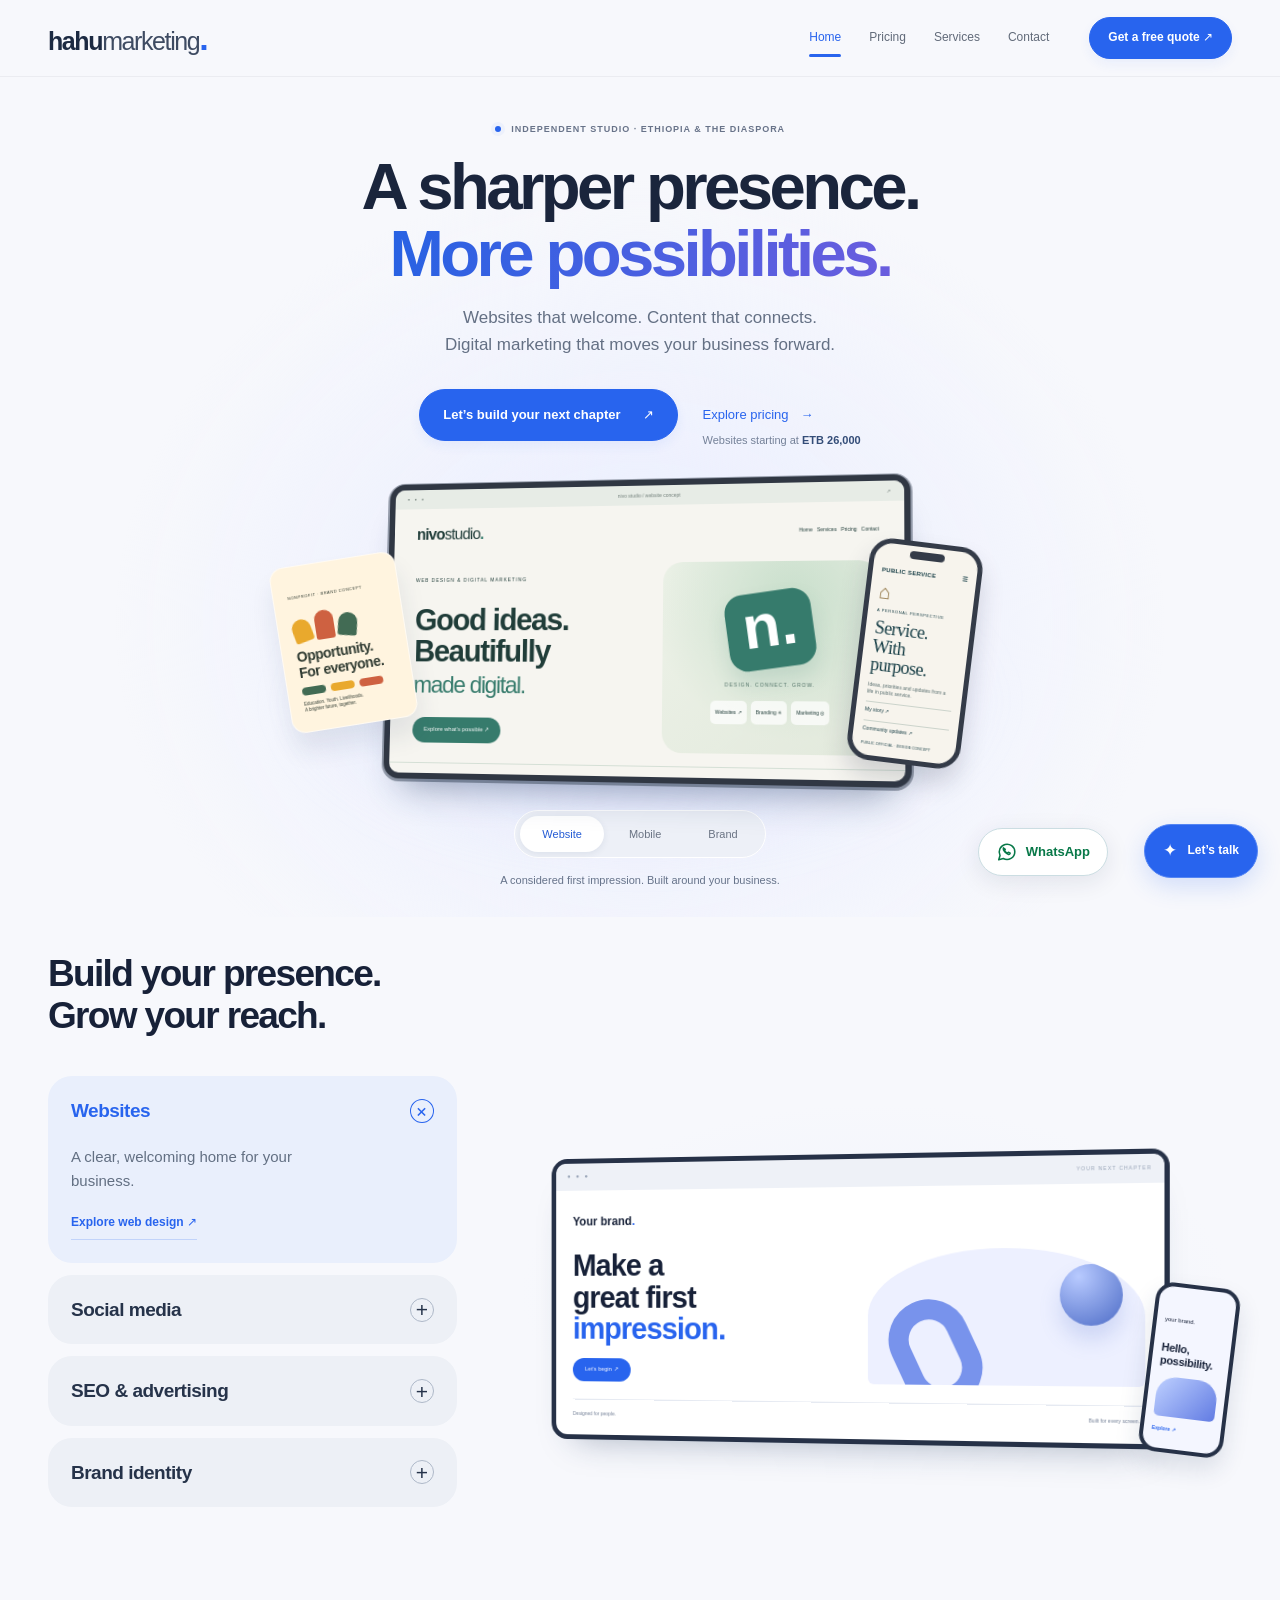
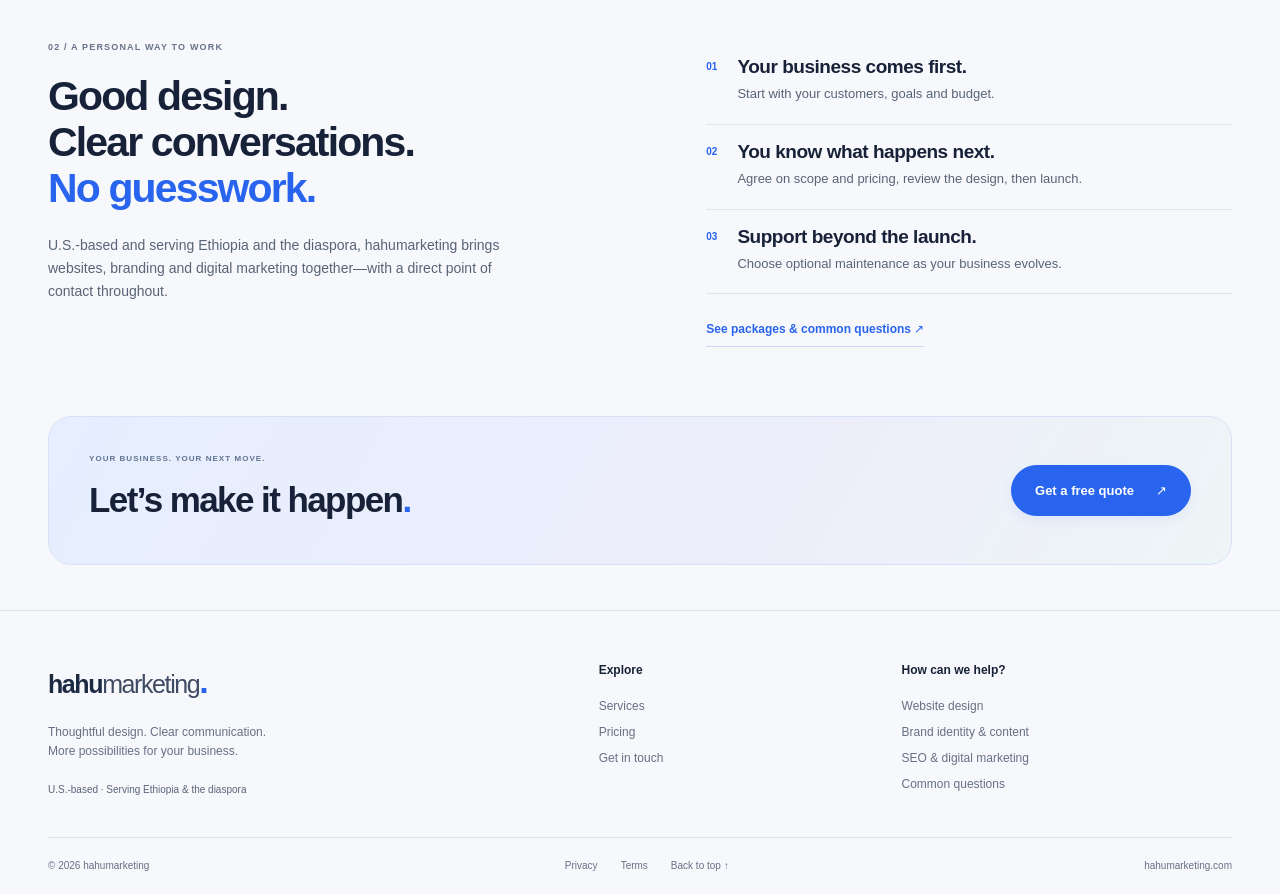
==== commit de013391: "Update index.html" ====
--- a/index.html
+++ b/index.html
@@ -158,8 +158,8 @@
       ><section class="wrap section services-preview"
         ><div class="section-heading"
           ><div
-            ><span class="eyebrow">01 / WHAT YOUR BUSINESS NEEDS</span
-            ><h2>Build your presence.<br />Grow your reach.</h2></div
+            >
+            <h2>Build your presence.<br />Grow your reach.</h2></div
           ></div
         ><div class="service-explorer" data-service="web"
           ><div class="service-choices"
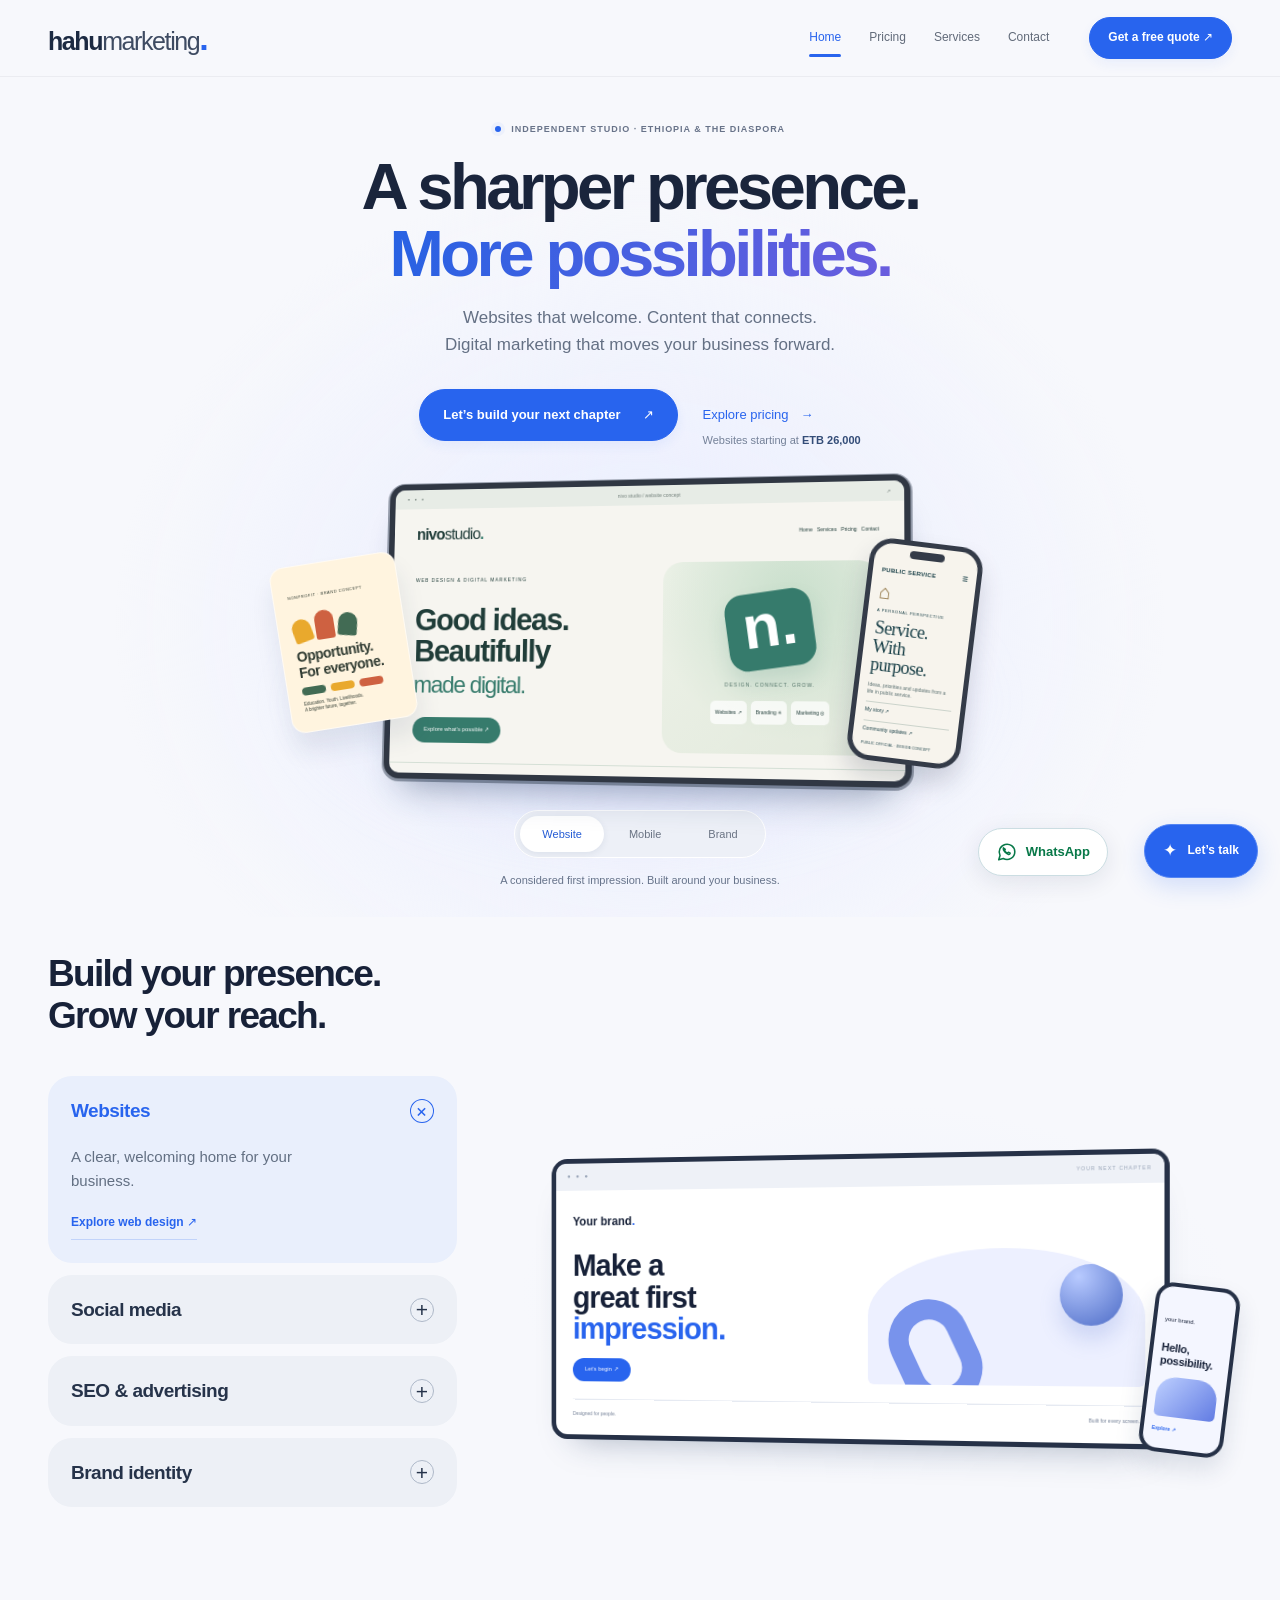
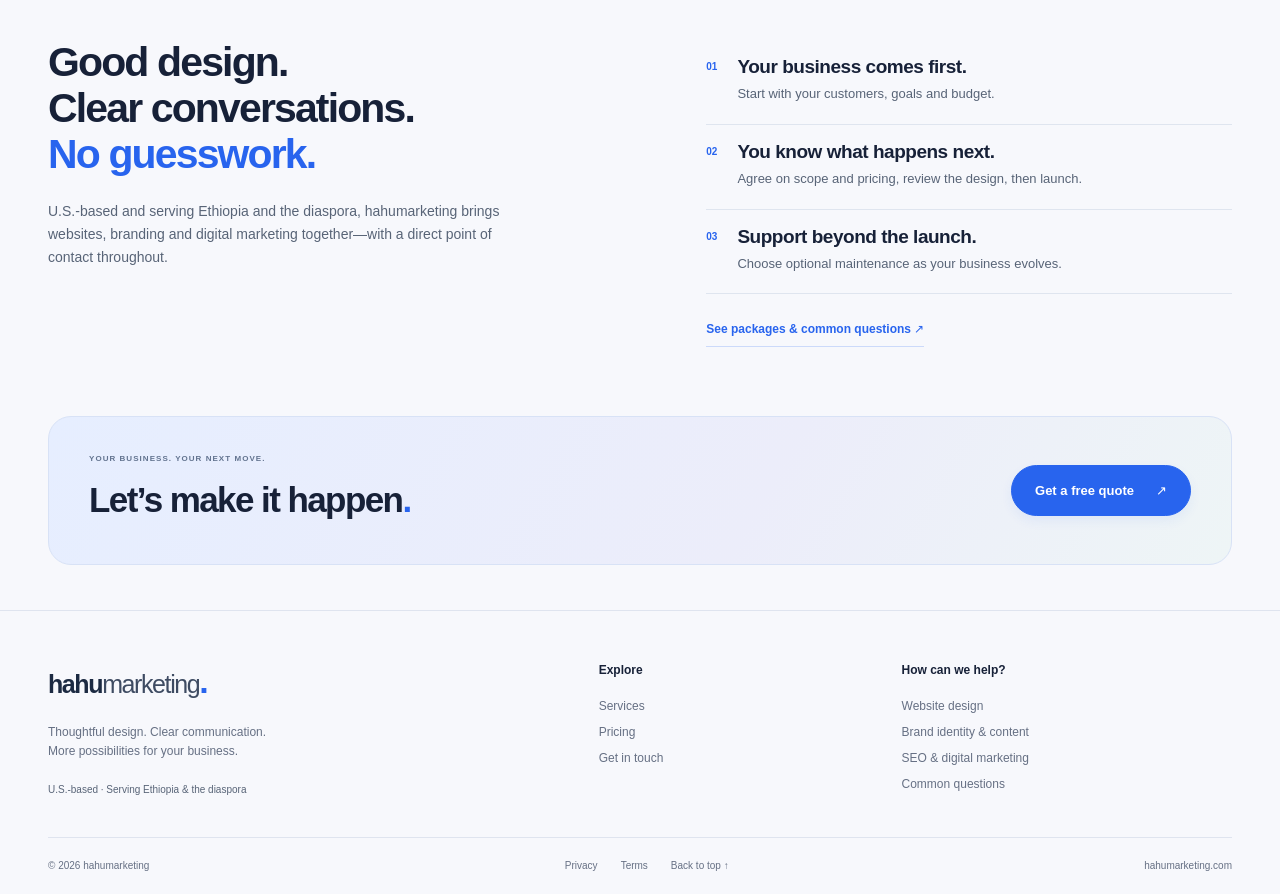
==== commit 826ca3ad: "Update index.html" ====
--- a/index.html
+++ b/index.html
@@ -276,7 +276,6 @@
         ></section
       ><section class="wrap section why-section" id="about"
         ><div
-          ><span class="eyebrow">02 / A PERSONAL WAY TO WORK</span
           ><h2
             >Good design.<br />Clear conversations.<br /><span class="gold"
               >No guesswork.</span
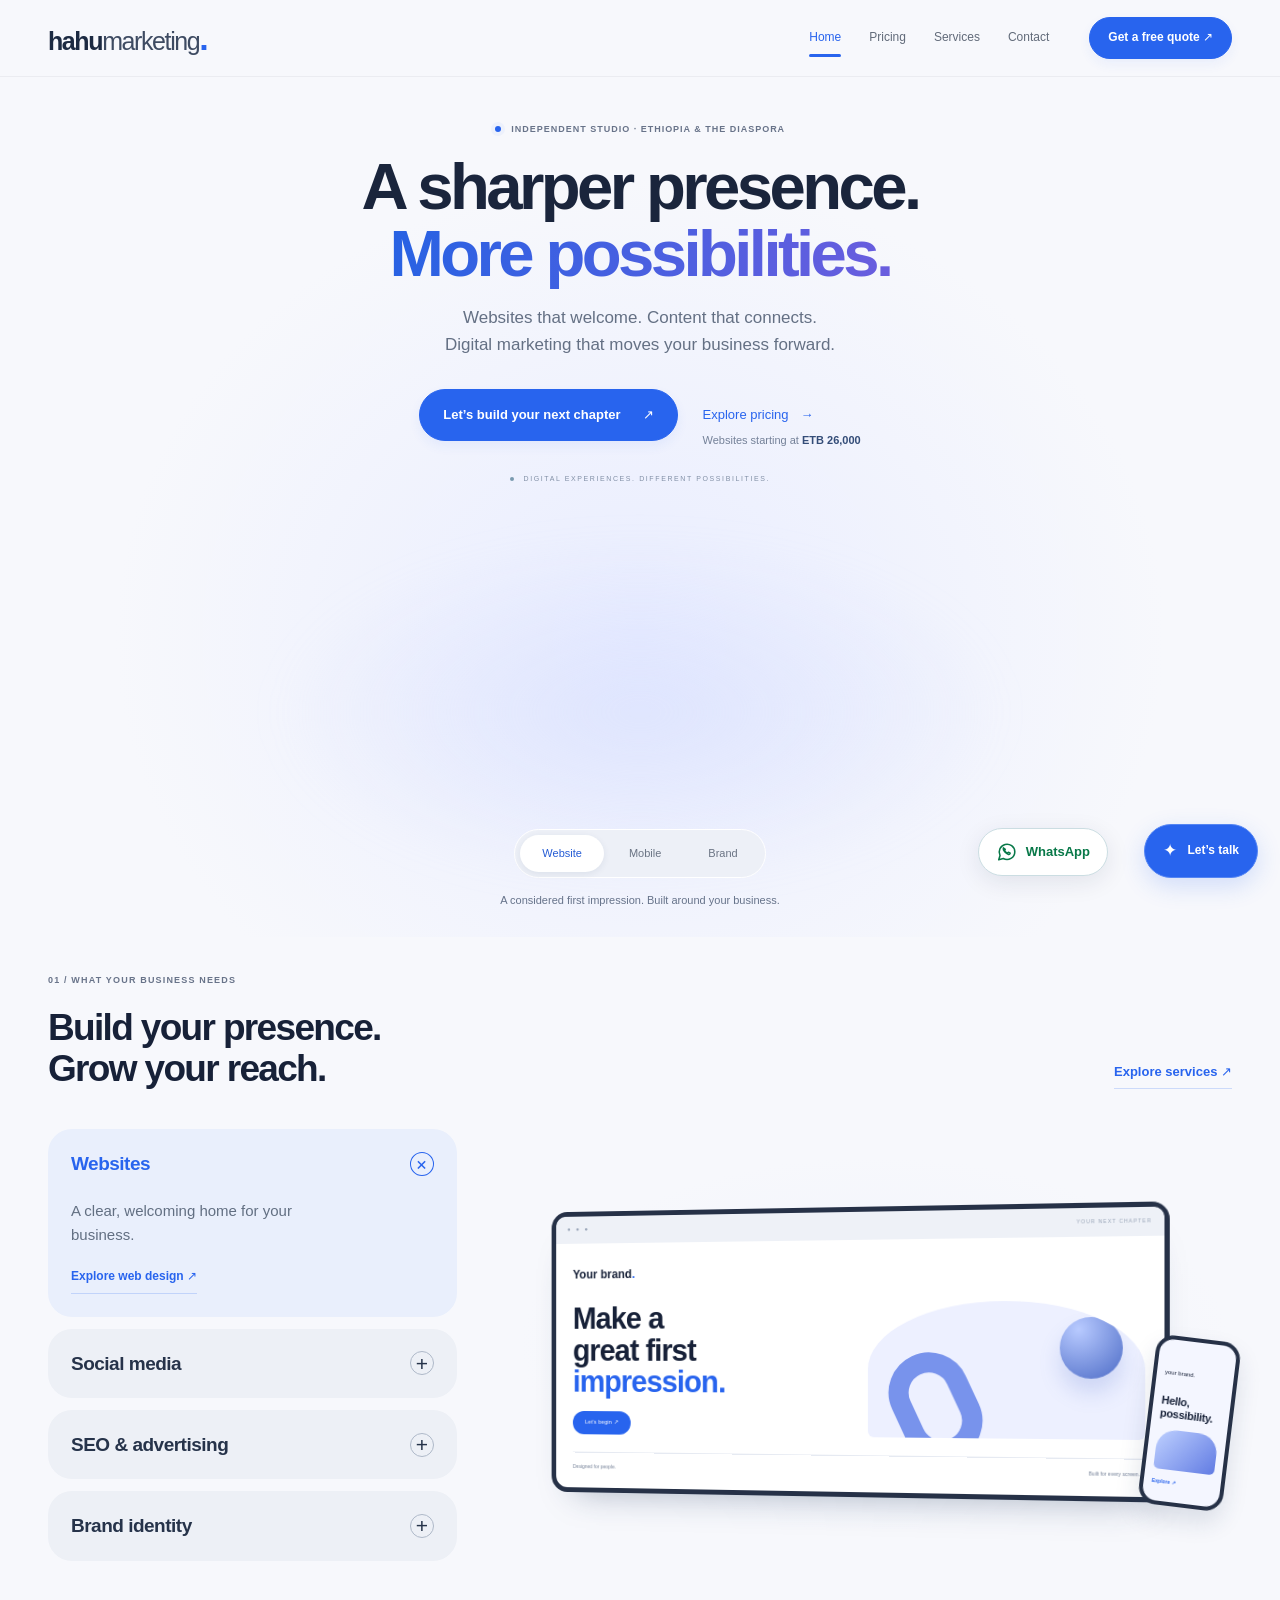
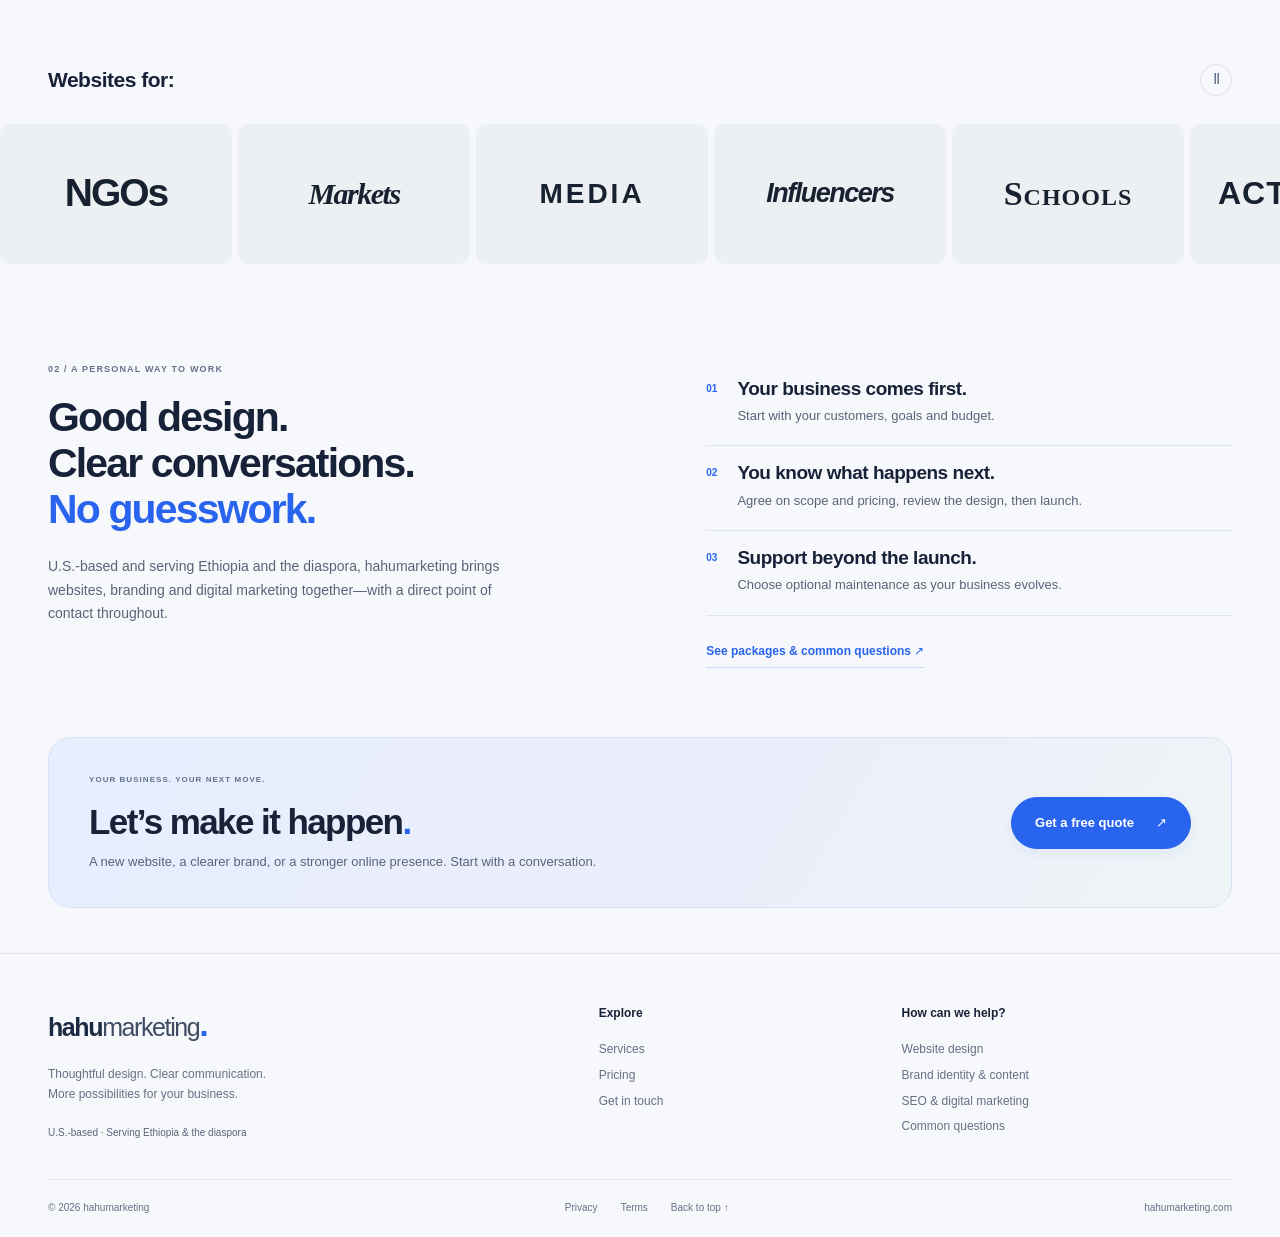
==== commit 73531dfc: "Narque slide on homepage" ====
--- a/index.html
+++ b/index.html
@@ -26,13 +26,14 @@
       rel="stylesheet"
       href="assets/css/style.css" /><link
       rel="stylesheet"
-      href="assets/css/polish.css?v=20261017mobilefix" /><script
+      href="assets/css/polish.css?v=20261018marquee" /><script
       defer
       src="assets/js/experience.js?v=20261017mobile"
     ></script
     ><script defer src="assets/js/config.js"></script
     ><script defer src="assets/js/main.js?v=20261017c"></script
-    ><script defer src="assets/js/interactions.js"></script></head
+    ><script defer src="assets/js/interactions.js"></script
+    ><script defer src="assets/js/marquee.js"></script></head
   ><body
     ><a class="skip" href="#main">Skip to content</a
     ><header
@@ -78,8 +79,8 @@
           ><div class="experience" data-view="desktop"
             ><div class="stage-glow"></div
             ><div class="stage-label"
-              >
-              </div
+              ><span class="live-dot"></span> DIGITAL EXPERIENCES. DIFFERENT
+              POSSIBILITIES.</div
             ><div class="device-stage" id="design-stage"
               ><div class="showcase-desktop"
                 ><div class="device-chrome"
@@ -158,8 +159,10 @@
       ><section class="wrap section services-preview"
         ><div class="section-heading"
           ><div
-            >
-            <h2>Build your presence.<br />Grow your reach.</h2></div
+            ><span class="eyebrow">01 / WHAT YOUR BUSINESS NEEDS</span
+            ><h2>Build your presence.<br />Grow your reach.</h2></div
+          ><a href="services.html" class="text-link"
+            >Explore services ↗</a
           ></div
         ><div class="service-explorer" data-service="web"
           ><div class="service-choices"
@@ -274,8 +277,57 @@
             >
           </div></div
         ></section
-      ><section class="wrap section why-section" id="about"
-        ><div
+      ><section class="audience-marquee" aria-labelledby="audience-heading">
+        <div class="wrap audience-heading"
+          ><h2 id="audience-heading">Websites for:</h2
+          ><button
+            class="audience-pause"
+            type="button"
+            aria-label="Pause scrolling categories"
+            aria-pressed="false"
+            ><span aria-hidden="true">Ⅱ</span></button
+          ></div
+        >
+        <div
+          class="audience-window"
+          tabindex="0"
+          aria-label="Website categories"
+        >
+          <div class="audience-track">
+            <ul class="audience-group"
+              ><li class="audience-tile audience-type-1">NGOs</li>
+              <li class="audience-tile audience-type-2">Markets</li>
+              <li class="audience-tile audience-type-3">Media</li>
+              <li class="audience-tile audience-type-4">Influencers</li>
+              <li class="audience-tile audience-type-5">Schools</li>
+              <li class="audience-tile audience-type-6">Activists</li>
+              <li class="audience-tile audience-type-7">Online Stores</li>
+              <li class="audience-tile audience-type-8">Businesses</li>
+              <li class="audience-tile audience-type-9">Portfolios</li>
+              <li class="audience-tile audience-type-10">Personal</li>
+              <li class="audience-tile audience-type-11">Bloggers</li>
+              <li class="audience-tile audience-type-12">Government</li></ul
+            >
+            <ul class="audience-group" aria-hidden="true"
+              ><li class="audience-tile audience-type-1">NGOs</li>
+              <li class="audience-tile audience-type-2">Markets</li>
+              <li class="audience-tile audience-type-3">Media</li>
+              <li class="audience-tile audience-type-4">Influencers</li>
+              <li class="audience-tile audience-type-5">Schools</li>
+              <li class="audience-tile audience-type-6">Activists</li>
+              <li class="audience-tile audience-type-7">Online Stores</li>
+              <li class="audience-tile audience-type-8">Businesses</li>
+              <li class="audience-tile audience-type-9">Portfolios</li>
+              <li class="audience-tile audience-type-10">Personal</li>
+              <li class="audience-tile audience-type-11">Bloggers</li>
+              <li class="audience-tile audience-type-12">Government</li></ul
+            >
+          </div></div
+        ></section
+      >
+      <section class="wrap section why-section" id="about"
+        ><div
+          ><span class="eyebrow">02 / A PERSONAL WAY TO WORK</span
           ><h2
             >Good design.<br />Clear conversations.<br /><span class="gold"
               >No guesswork.</span
@@ -316,7 +368,9 @@
         ><div
           ><span class="eyebrow">YOUR BUSINESS. YOUR NEXT MOVE.</span
           ><h2>Let’s make it happen<span>.</span></h2
-          ><p></p
+          ><p
+            >A new website, a clearer brand, or a stronger online presence.
+            Start with a conversation.</p
           ></div
         ><a href="contact.html" class="button"
           >Get a free quote <span>↗</span></a
--- a/assets/css/polish.css
+++ b/assets/css/polish.css
@@ -2361,3 +2361,185 @@
     position: relative;
   }
 }
+
+/* Category marquee — above the Good design section. */
+.audience-marquee {
+  padding: 24px 0 36px;
+}
+.audience-heading {
+  display: flex;
+  align-items: center;
+  justify-content: space-between;
+  margin-bottom: 20px;
+}
+.audience-heading h2 {
+  margin: 0;
+  font-size: 21px;
+  letter-spacing: -0.5px;
+  font-weight: 600;
+}
+.audience-pause {
+  display: grid;
+  place-items: center;
+  width: 32px;
+  height: 32px;
+  padding: 0;
+  border: 1px solid #dde2ea;
+  border-radius: 50%;
+  background: transparent;
+  color: #657189;
+  cursor: pointer;
+  font-size: 15px;
+}
+.audience-pause:hover {
+  color: #2864ee;
+  border-color: #2864ee;
+}
+.audience-pause:focus-visible,
+.audience-window:focus-visible {
+  outline: 2px solid #2864ee;
+  outline-offset: 3px;
+}
+.audience-window {
+  overflow: hidden;
+  width: 100%;
+}
+.audience-track {
+  display: flex;
+  width: max-content;
+  animation: audience-scroll 65s linear infinite;
+}
+.audience-group {
+  display: flex;
+  flex: 0 0 auto;
+  gap: 6px;
+  padding: 0 6px 0 0;
+  margin: 0;
+  list-style: none;
+}
+.audience-tile {
+  display: flex;
+  align-items: center;
+  justify-content: center;
+  flex: 0 0 232px;
+  width: 232px;
+  height: 140px;
+  padding: 15px;
+  border-radius: 10px;
+  background: #edf0f2;
+  color: #182130;
+  font-size: 30px;
+  font-weight: 800;
+  line-height: 1.05;
+  text-align: center;
+  white-space: nowrap;
+}
+.audience-type-1 {
+  font-family: Arial, sans-serif;
+  font-weight: 900;
+  letter-spacing: -2px;
+  font-size: 39px;
+}
+.audience-type-2 {
+  font-family: Georgia, serif;
+  font-style: italic;
+  font-weight: 700;
+  letter-spacing: -1.5px;
+}
+.audience-type-3 {
+  font-family: "Arial Black", Arial, sans-serif;
+  text-transform: uppercase;
+  letter-spacing: 3px;
+  font-size: 28px;
+}
+.audience-type-4 {
+  font-family: "Trebuchet MS", Arial, sans-serif;
+  font-style: italic;
+  letter-spacing: -1.5px;
+  font-size: 27px;
+}
+.audience-type-5 {
+  font-family: Georgia, serif;
+  font-variant: small-caps;
+  letter-spacing: 1px;
+  font-size: 34px;
+}
+.audience-type-6 {
+  font-family: Impact, "Arial Narrow", sans-serif;
+  text-transform: uppercase;
+  letter-spacing: 1px;
+  font-size: 32px;
+}
+.audience-type-7 {
+  font-family: "Courier New", monospace;
+  font-size: 23px;
+  font-weight: 700;
+  letter-spacing: -1.5px;
+}
+.audience-type-8 {
+  font-family: Arial, sans-serif;
+  font-size: 27px;
+  letter-spacing: -1.6px;
+}
+.audience-type-9 {
+  font-family: "Palatino Linotype", Palatino, Georgia, serif;
+  font-style: italic;
+  letter-spacing: -1px;
+  font-size: 32px;
+}
+.audience-type-10 {
+  font-family: "Trebuchet MS", sans-serif;
+  font-weight: 700;
+  letter-spacing: -1px;
+  font-size: 32px;
+}
+.audience-type-11 {
+  font-family: Georgia, serif;
+  font-weight: 700;
+  letter-spacing: -1.7px;
+  font-size: 34px;
+}
+.audience-type-12 {
+  font-family: "Arial Narrow", Arial, sans-serif;
+  text-transform: uppercase;
+  letter-spacing: 1px;
+  font-size: 20px;
+}
+.audience-marquee.is-paused .audience-track,
+.audience-window:hover .audience-track,
+.audience-window:focus-within .audience-track {
+  animation-play-state: paused;
+}
+@keyframes audience-scroll {
+  to {
+    transform: translateX(-50%);
+  }
+}
+@media (max-width: 580px) {
+  .audience-marquee {
+    padding: 16px 0 24px;
+  }
+  .audience-heading {
+    margin-bottom: 15px;
+  }
+  .audience-heading h2 {
+    font-size: 18px;
+  }
+  .audience-tile {
+    flex-basis: 205px;
+    width: 205px;
+    height: 112px;
+  }
+}
+@media (prefers-reduced-motion: reduce) {
+  .audience-track {
+    animation: none;
+  }
+  .audience-window {
+    overflow-x: auto;
+  }
+  .audience-group[aria-hidden="true"],
+  .audience-pause {
+    display: none;
+  }
+}
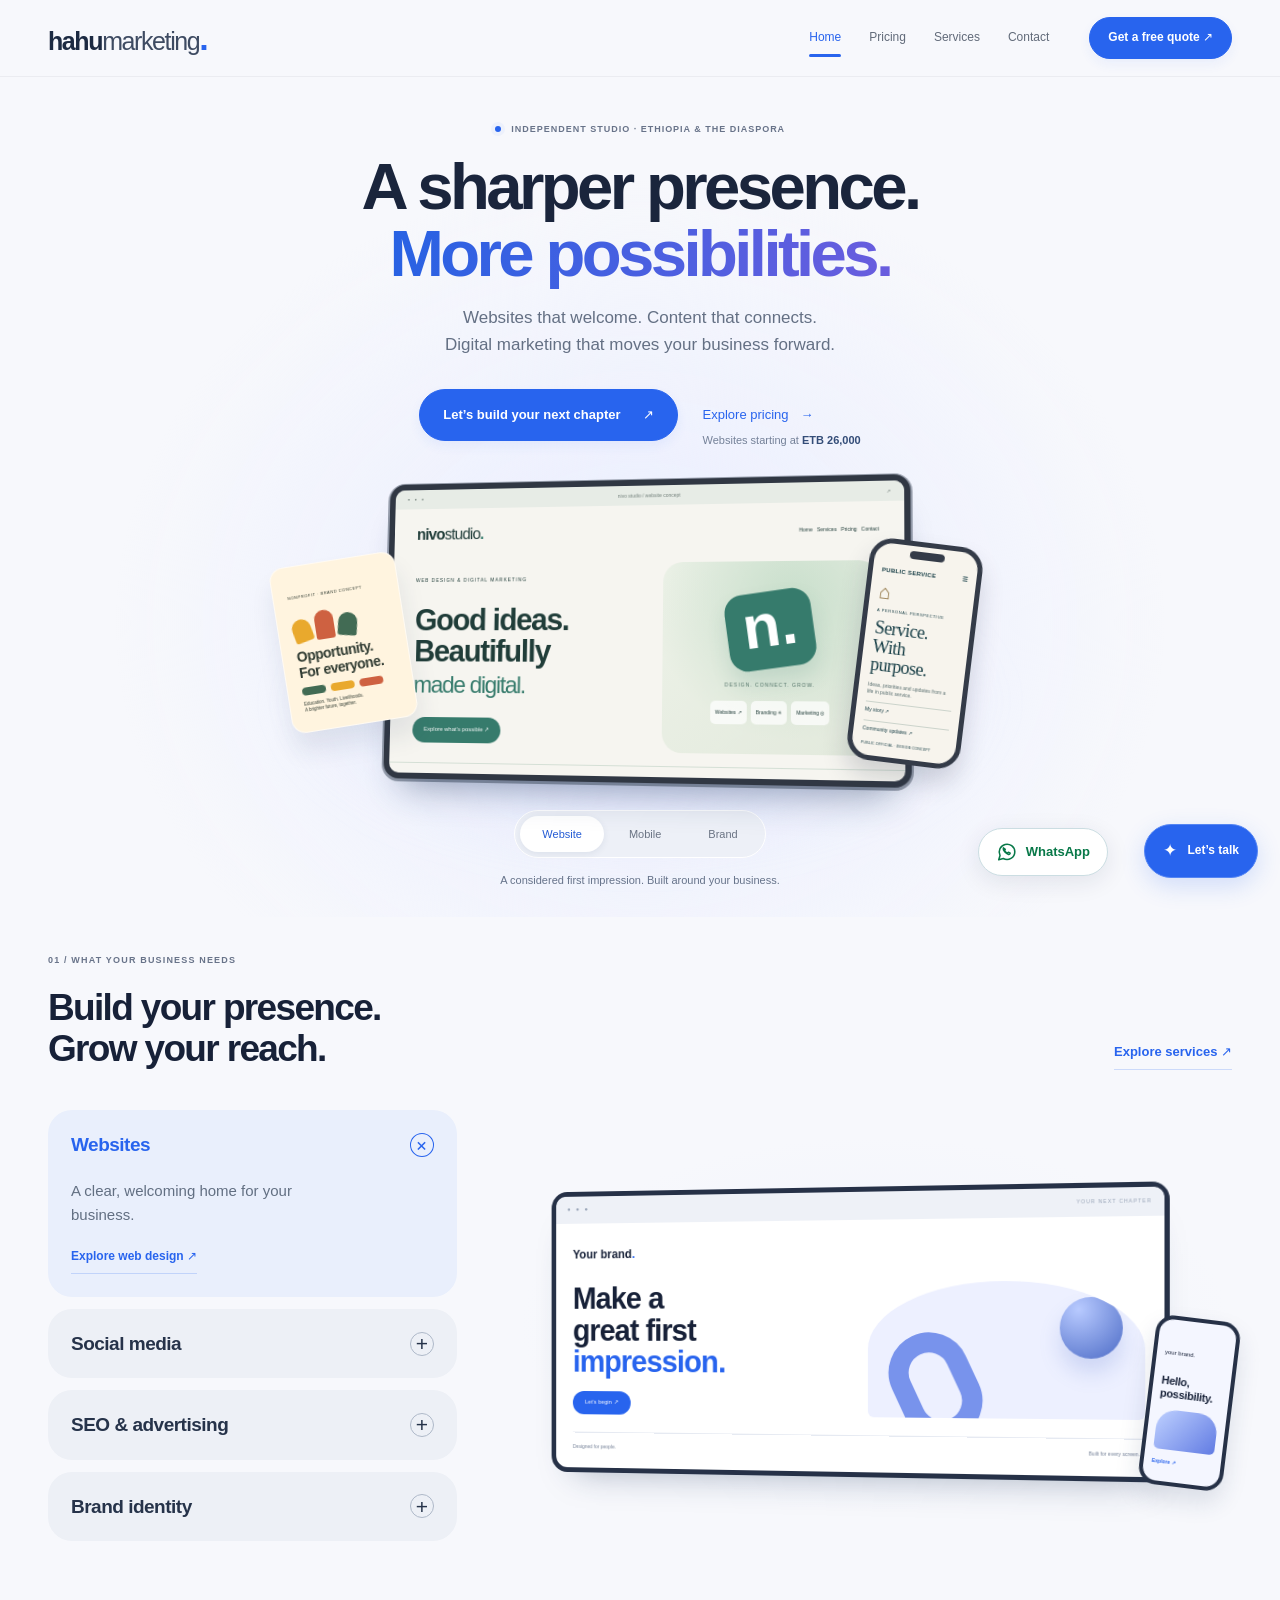
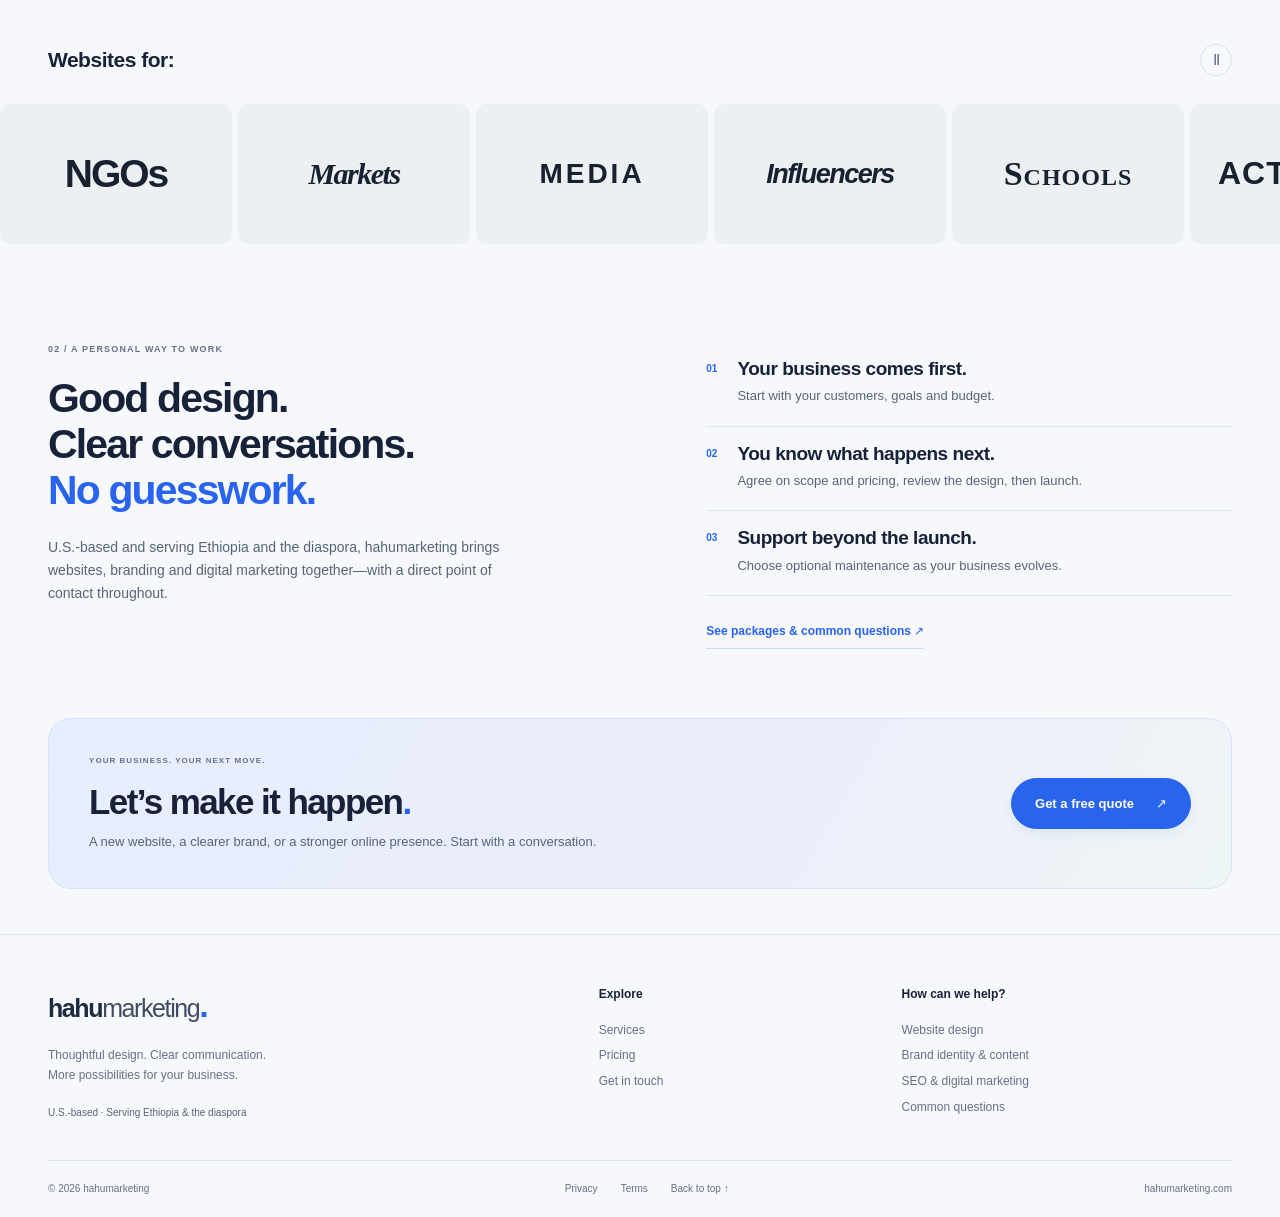
==== commit 0c94dcc6: "Update index.html" ====
--- a/index.html
+++ b/index.html
@@ -79,8 +79,7 @@
           ><div class="experience" data-view="desktop"
             ><div class="stage-glow"></div
             ><div class="stage-label"
-              ><span class="live-dot"></span> DIGITAL EXPERIENCES. DIFFERENT
-              POSSIBILITIES.</div
+              ></div
             ><div class="device-stage" id="design-stage"
               ><div class="showcase-desktop"
                 ><div class="device-chrome"
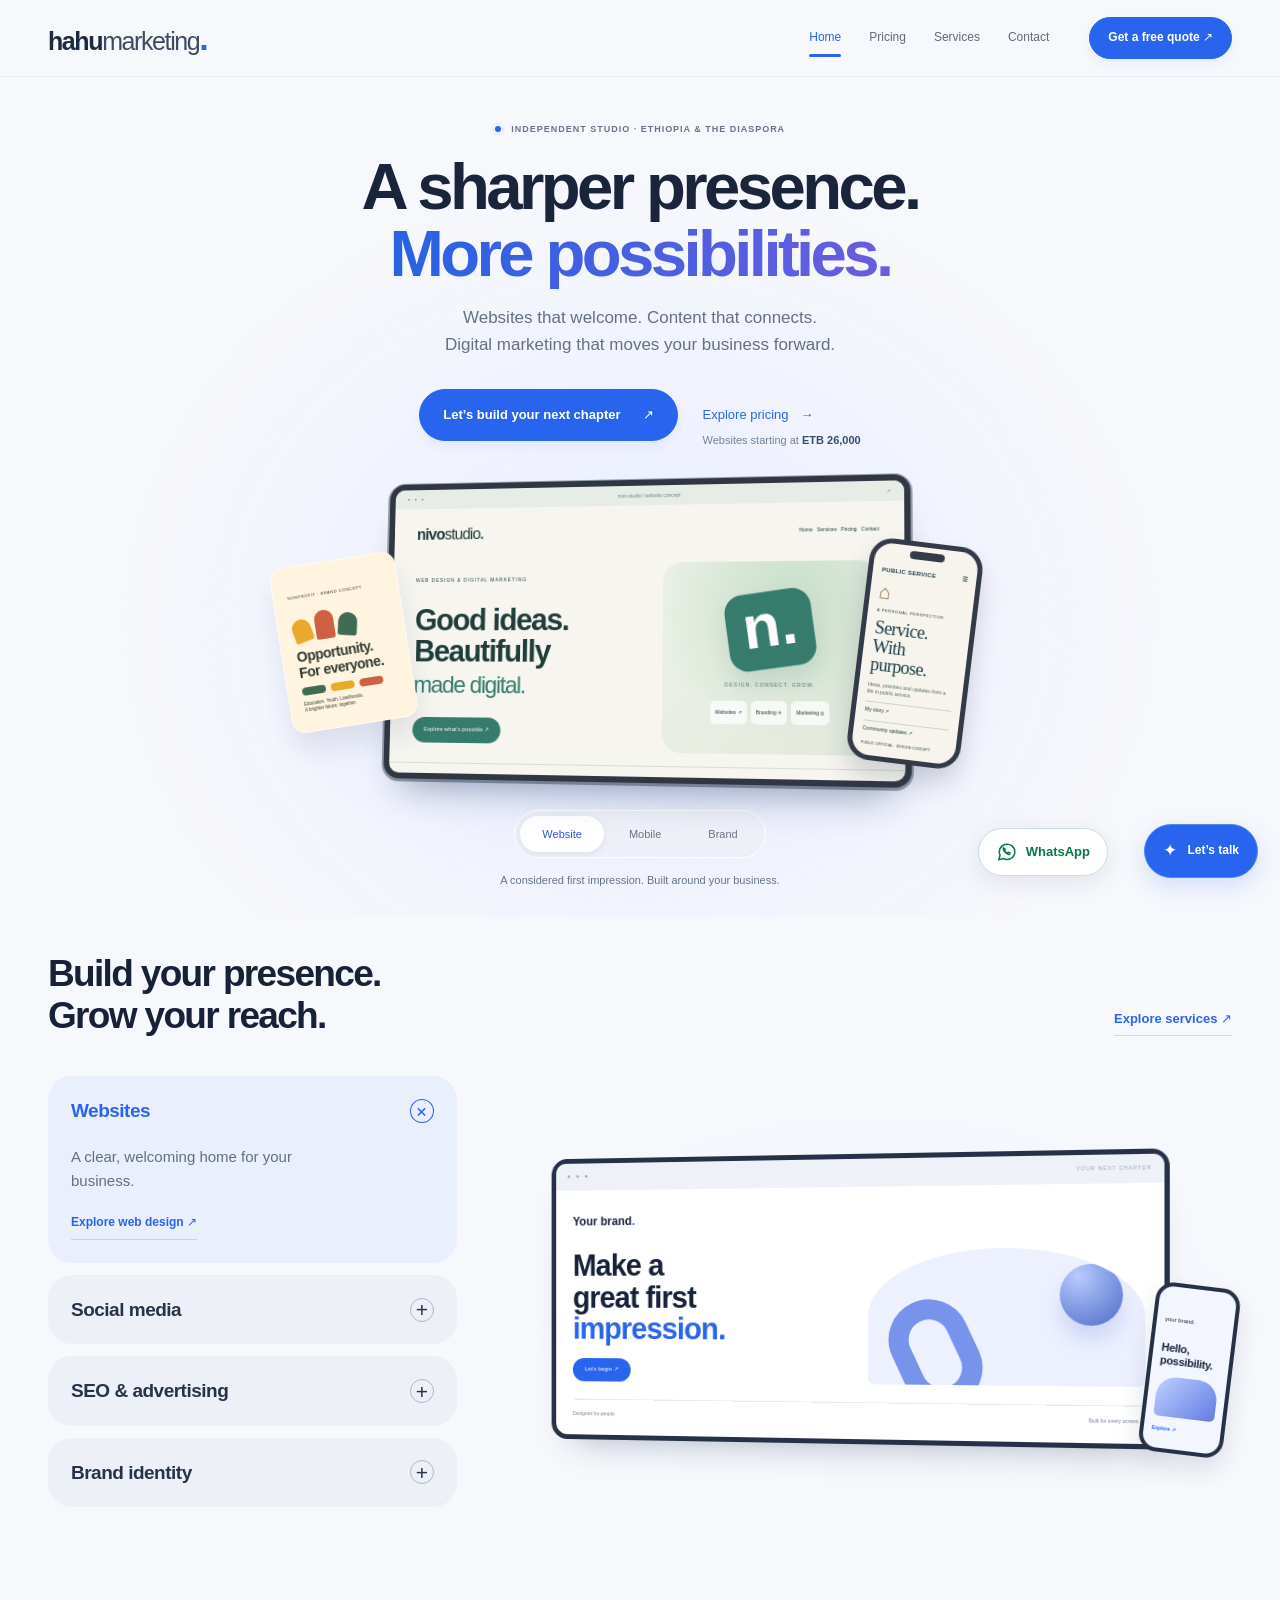
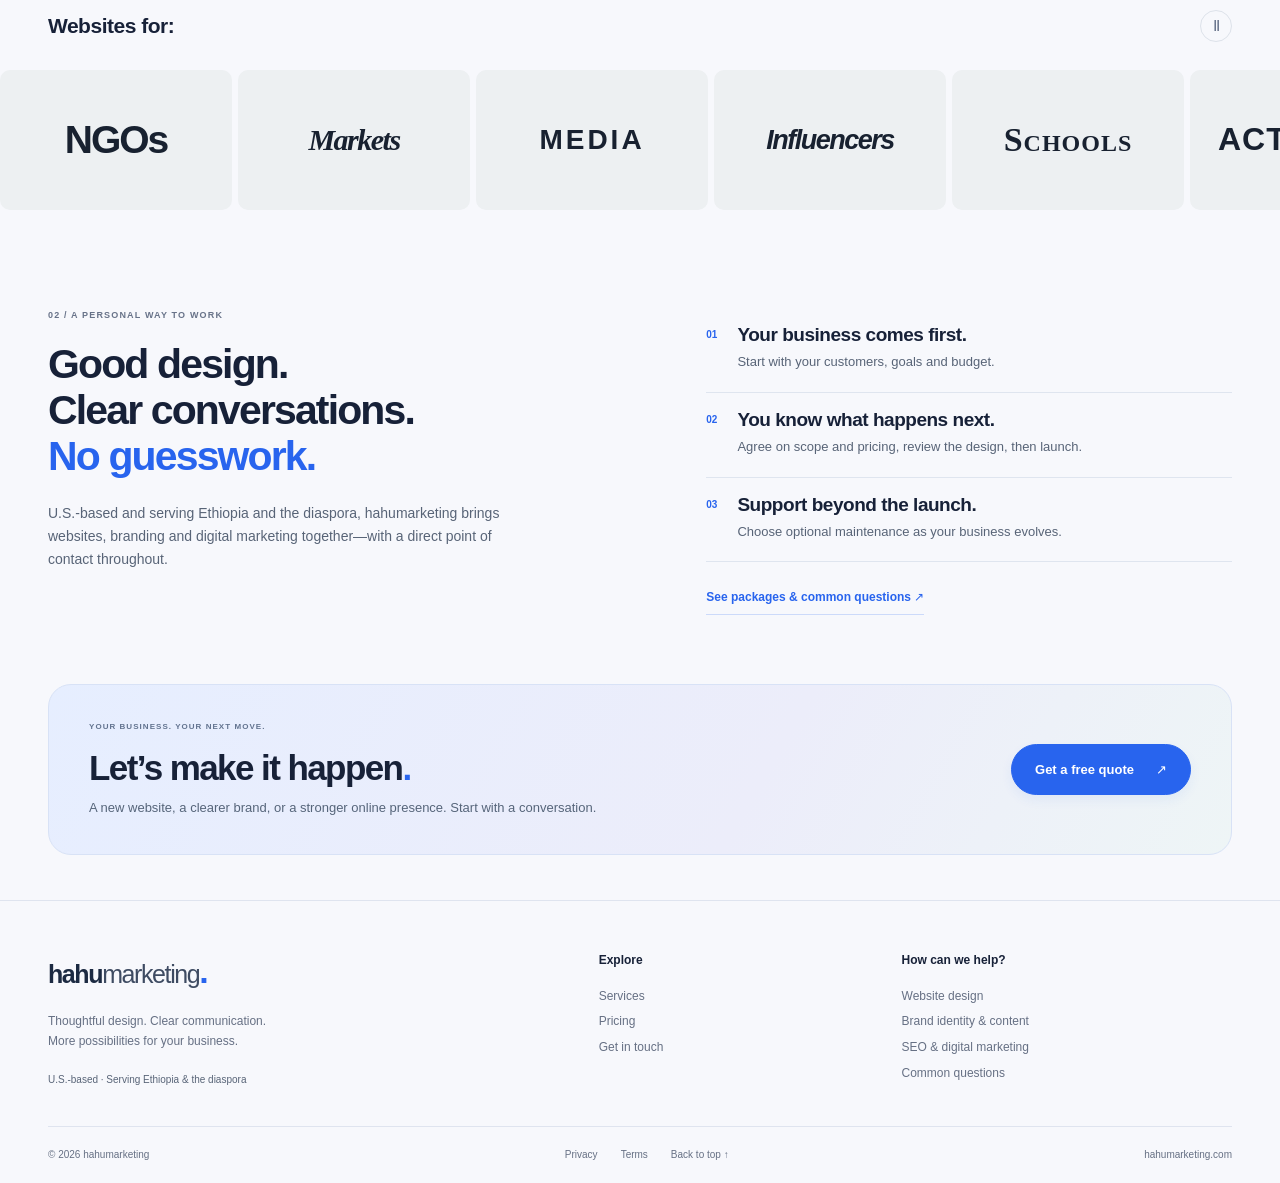
==== commit 7ed63260: "Update index.html" ====
--- a/index.html
+++ b/index.html
@@ -158,7 +158,6 @@
       ><section class="wrap section services-preview"
         ><div class="section-heading"
           ><div
-            ><span class="eyebrow">01 / WHAT YOUR BUSINESS NEEDS</span
             ><h2>Build your presence.<br />Grow your reach.</h2></div
           ><a href="services.html" class="text-link"
             >Explore services ↗</a
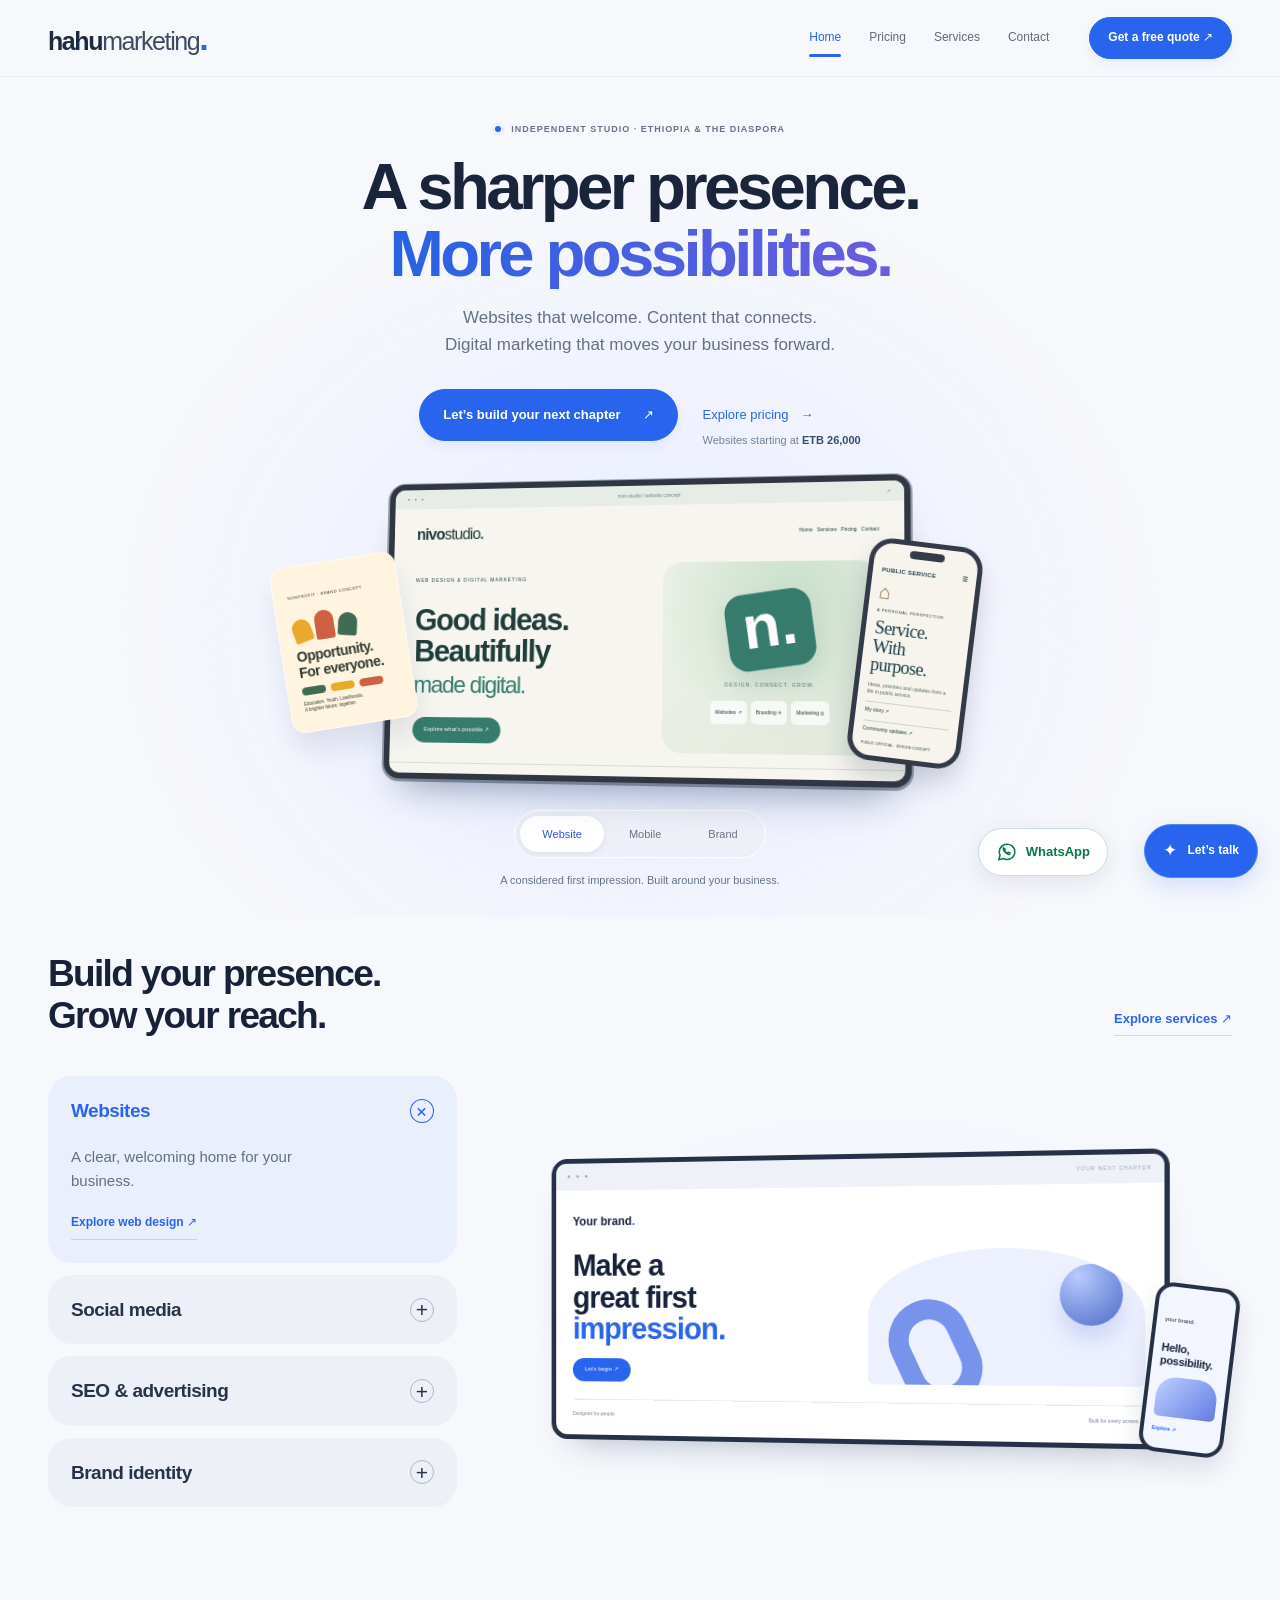
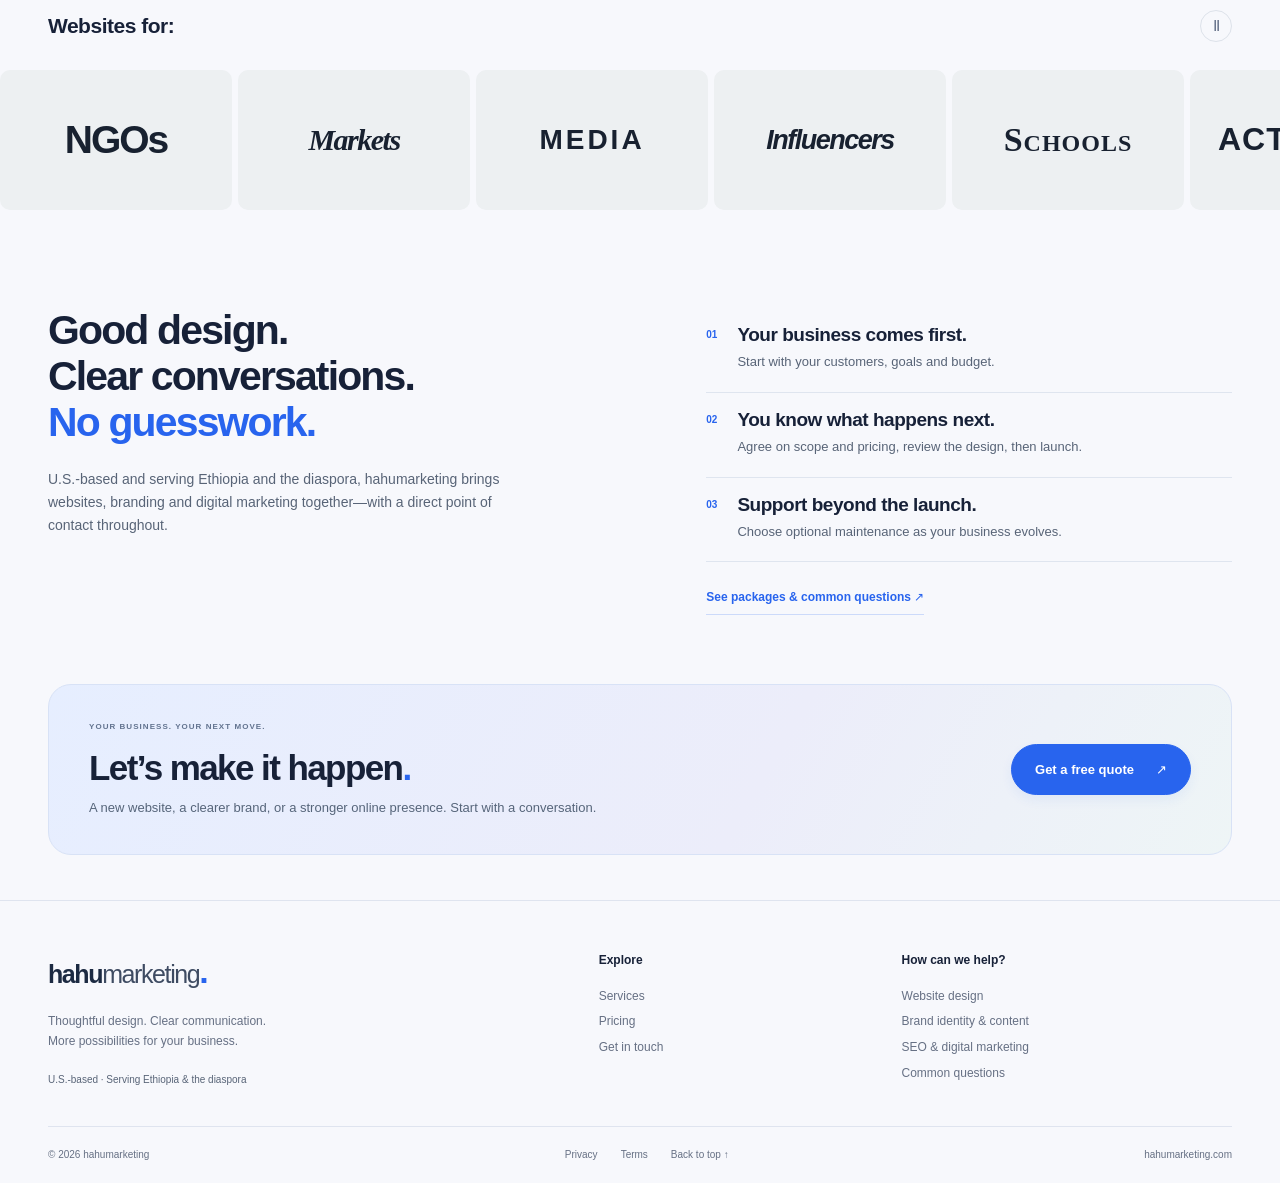
==== commit 6f2ed882: "Update index.html" ====
--- a/index.html
+++ b/index.html
@@ -325,7 +325,6 @@
       >
       <section class="wrap section why-section" id="about"
         ><div
-          ><span class="eyebrow">02 / A PERSONAL WAY TO WORK</span
           ><h2
             >Good design.<br />Clear conversations.<br /><span class="gold"
               >No guesswork.</span
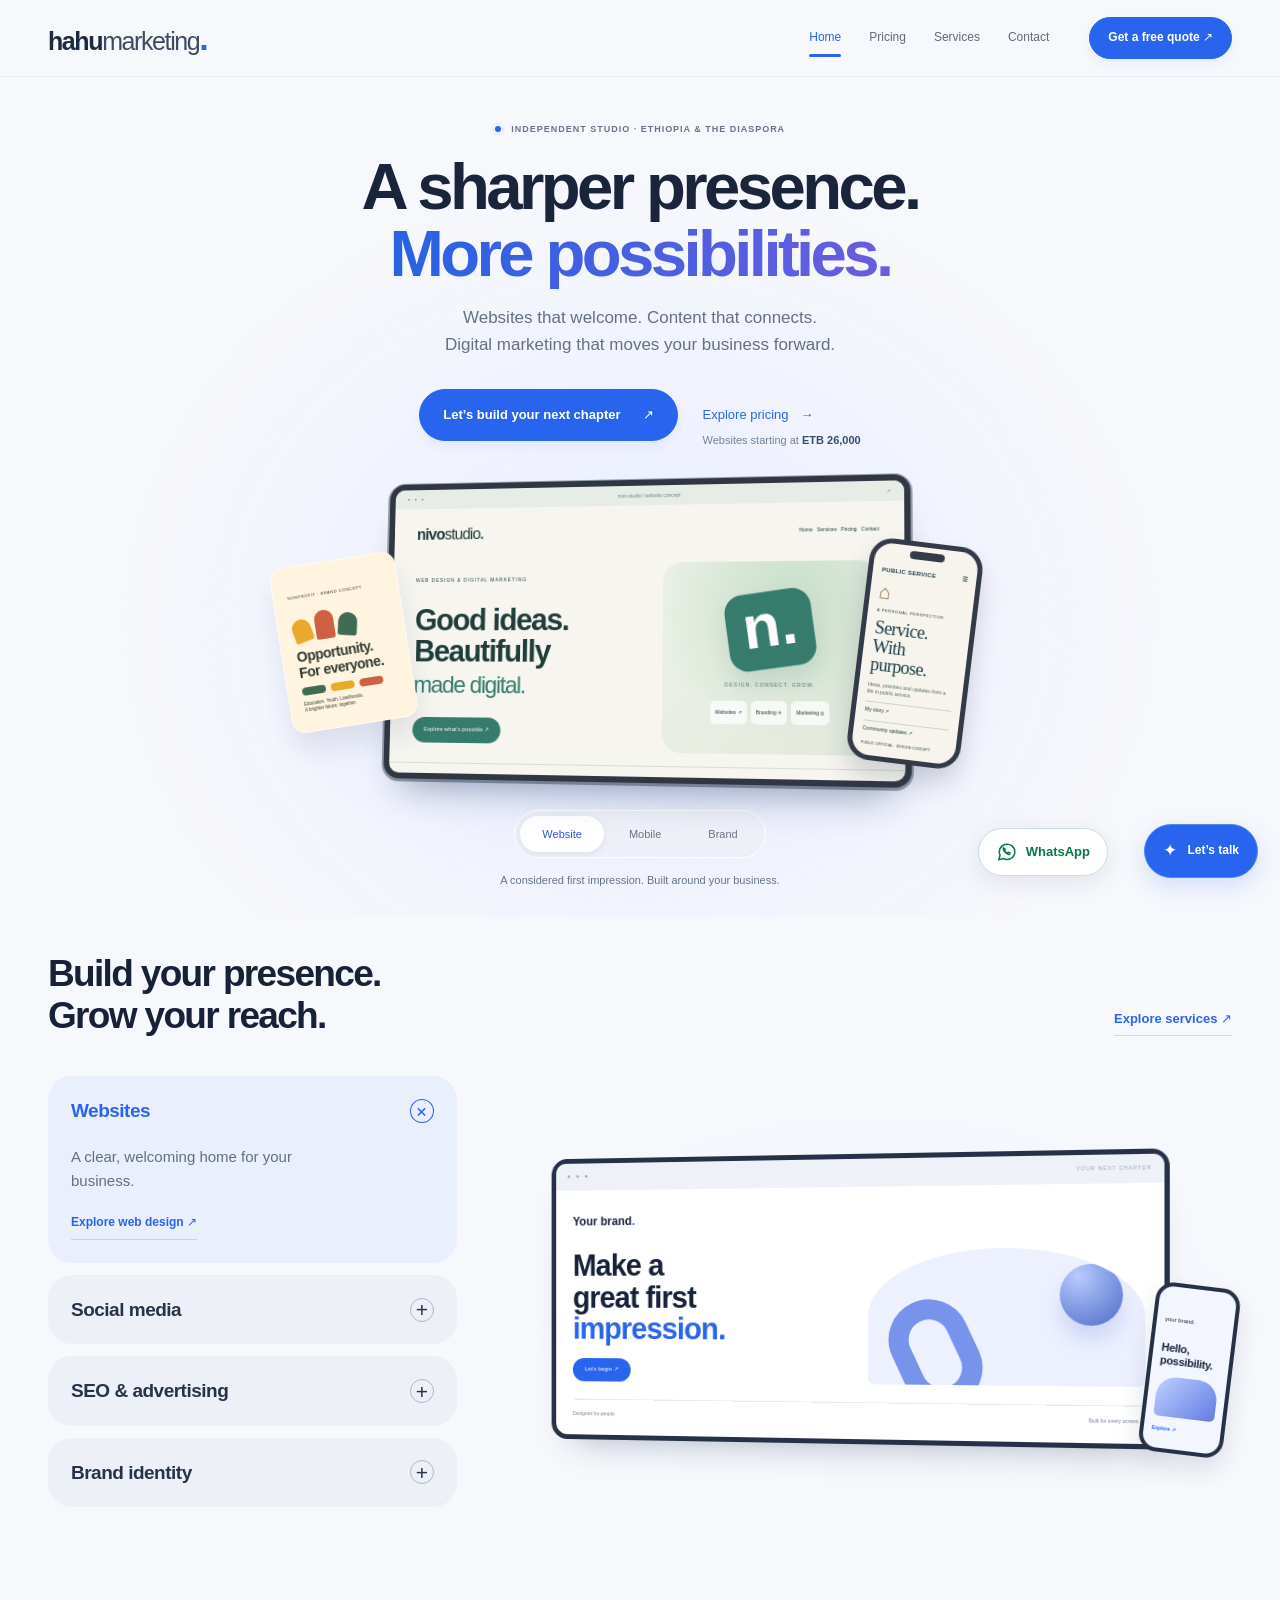
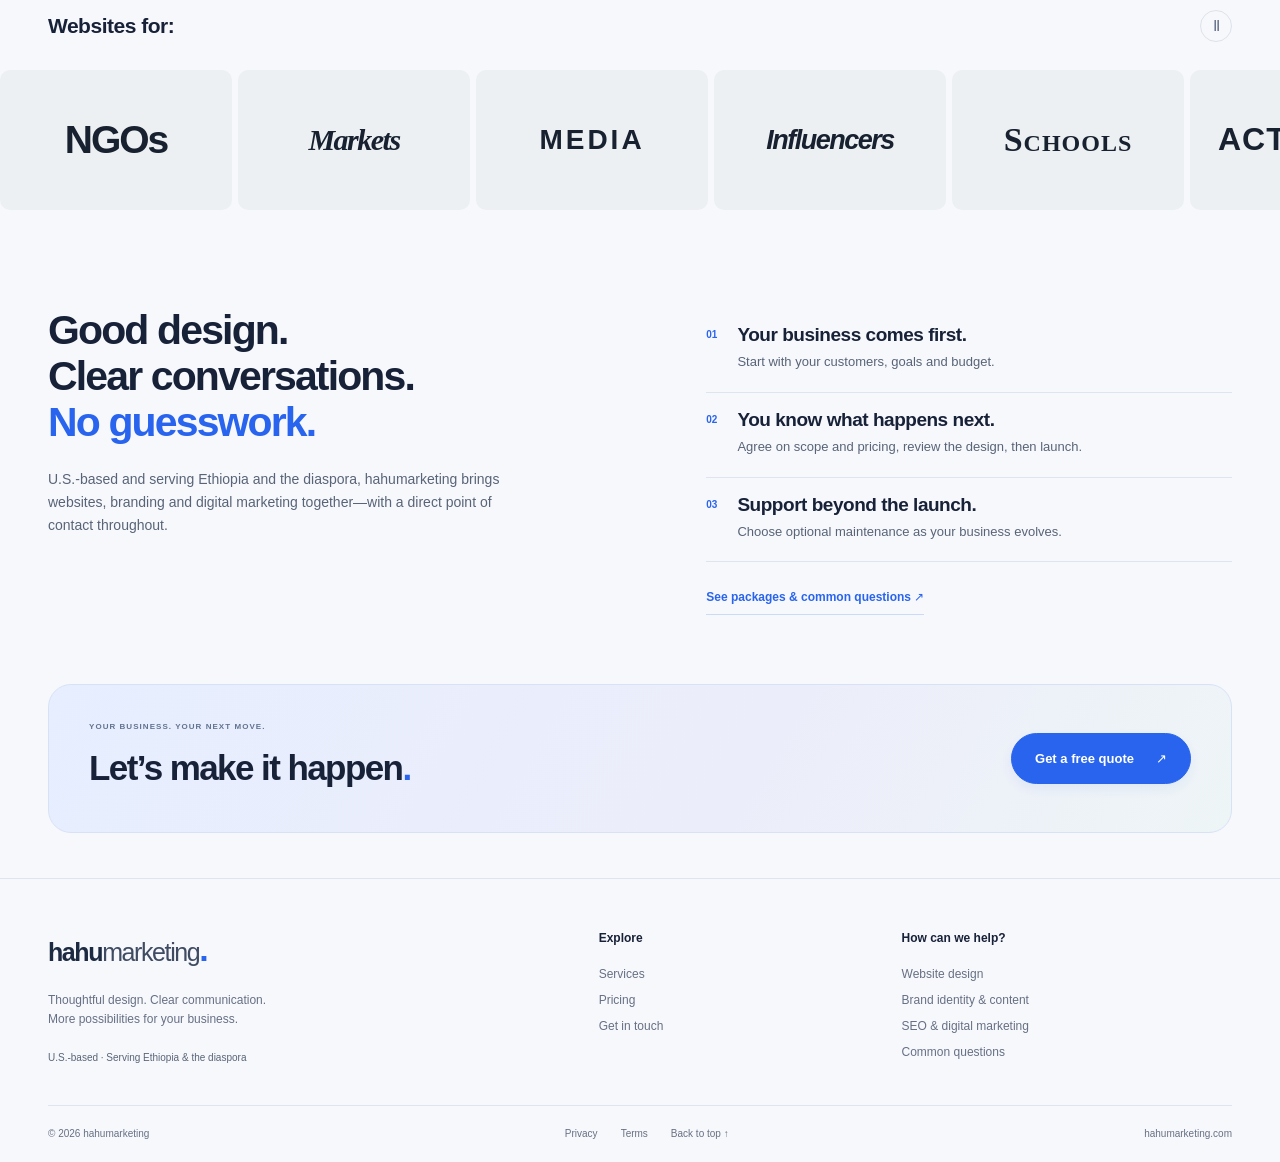
==== commit c557644d: "minor changes" ====
--- a/index.html
+++ b/index.html
@@ -365,9 +365,6 @@
         ><div
           ><span class="eyebrow">YOUR BUSINESS. YOUR NEXT MOVE.</span
           ><h2>Let’s make it happen<span>.</span></h2
-          ><p
-            >A new website, a clearer brand, or a stronger online presence.
-            Start with a conversation.</p
           ></div
         ><a href="contact.html" class="button"
           >Get a free quote <span>↗</span></a
